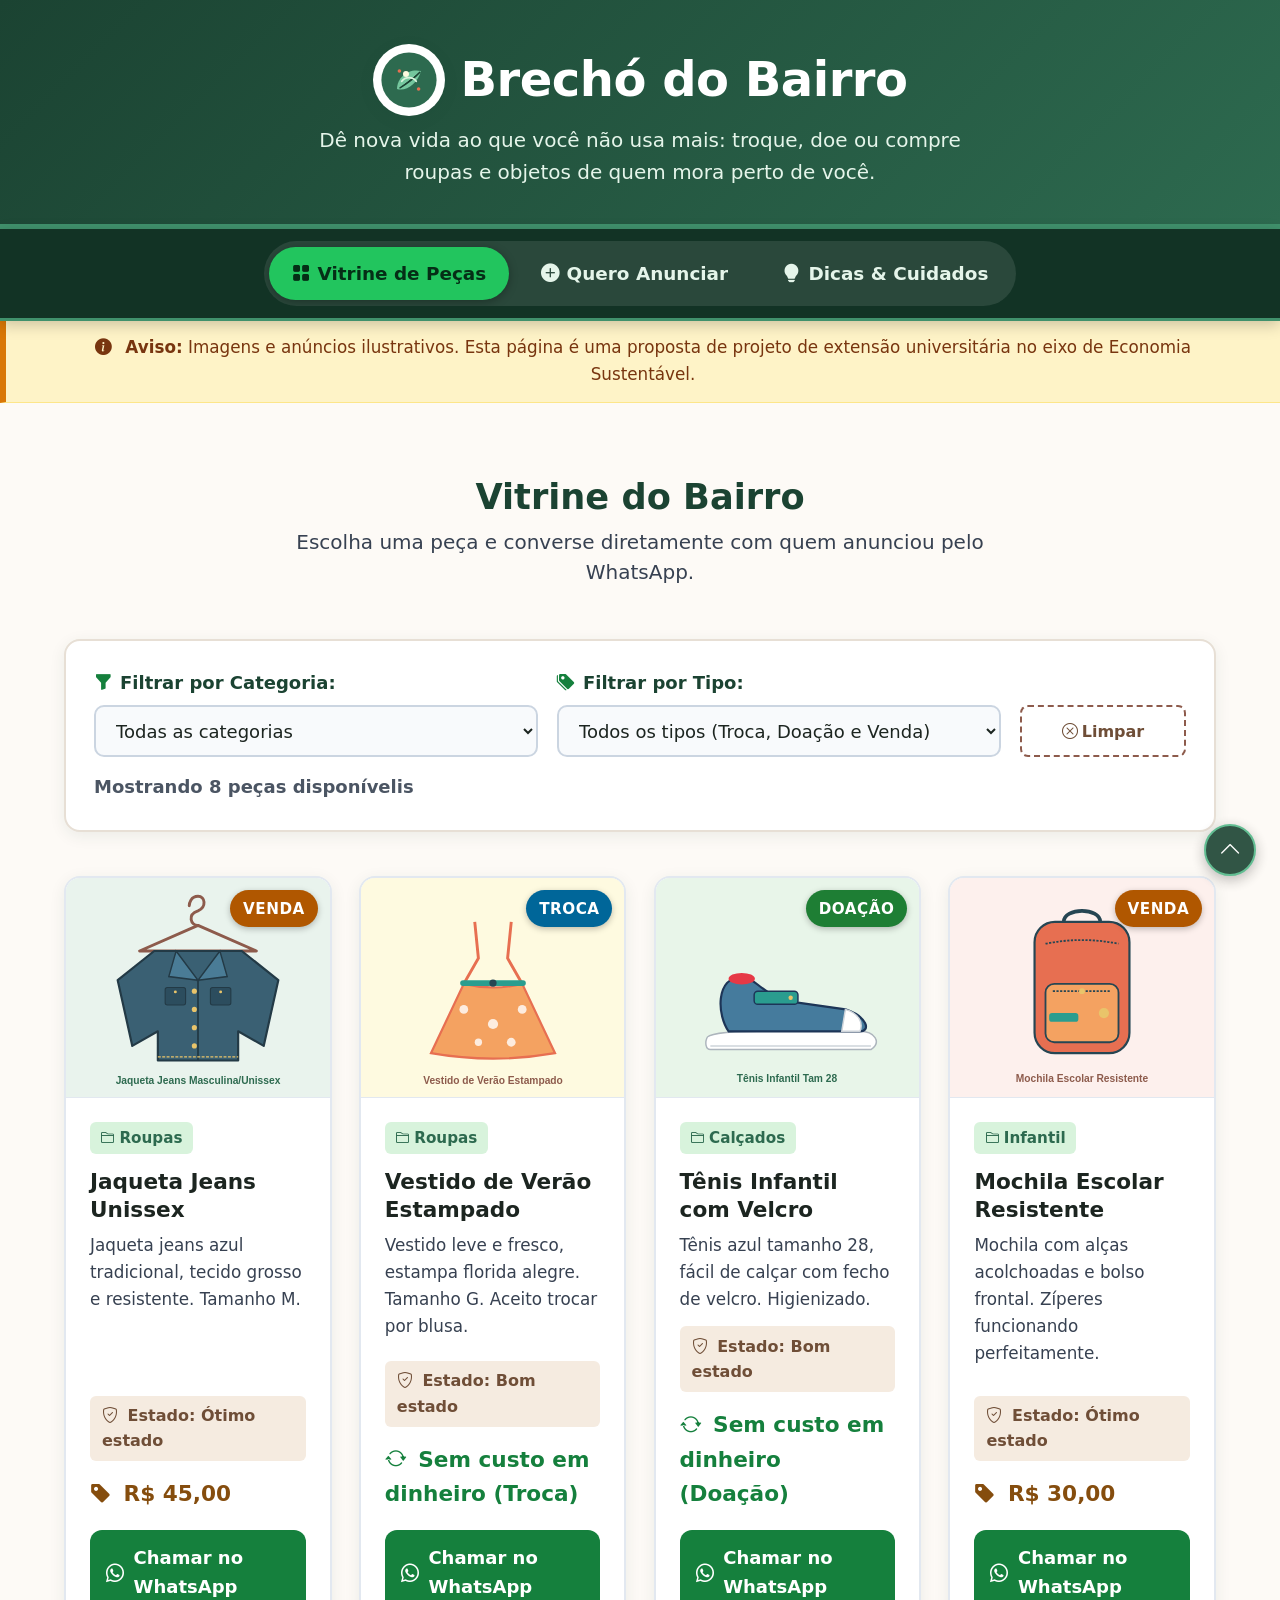
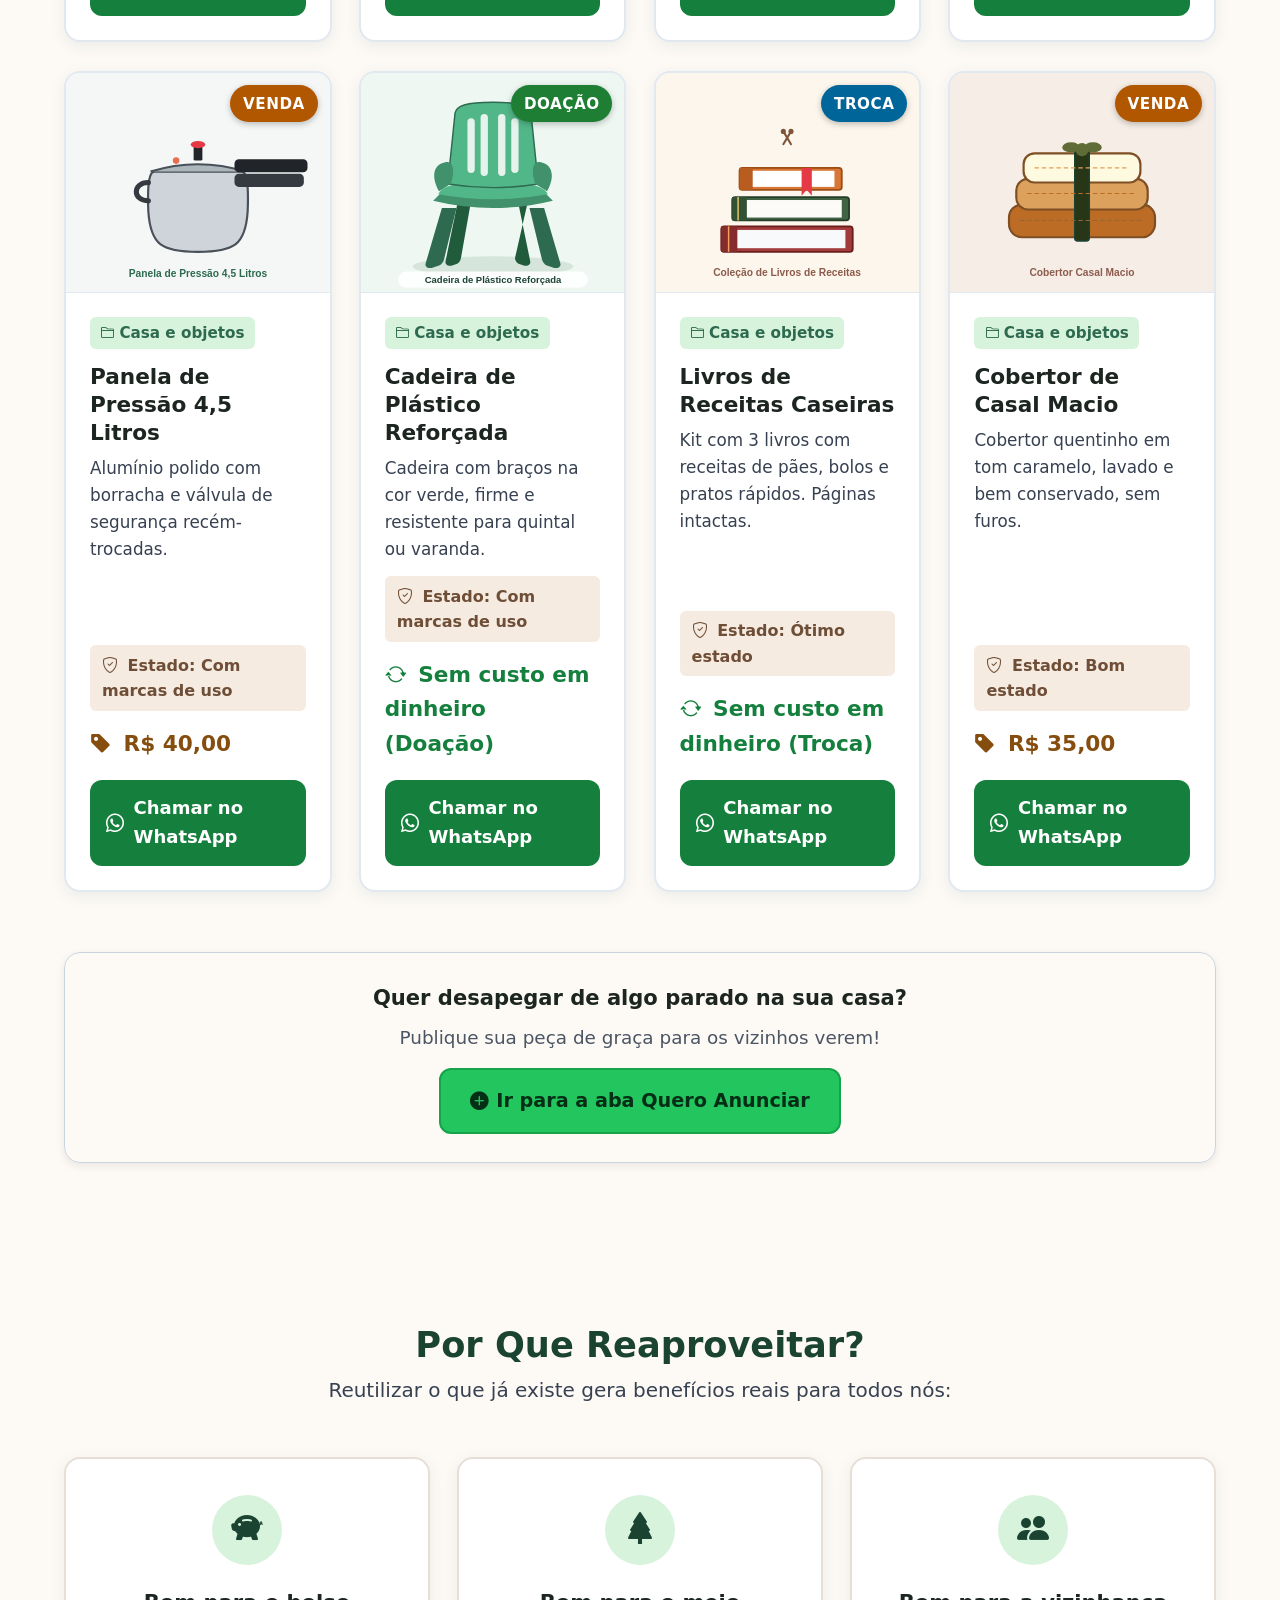
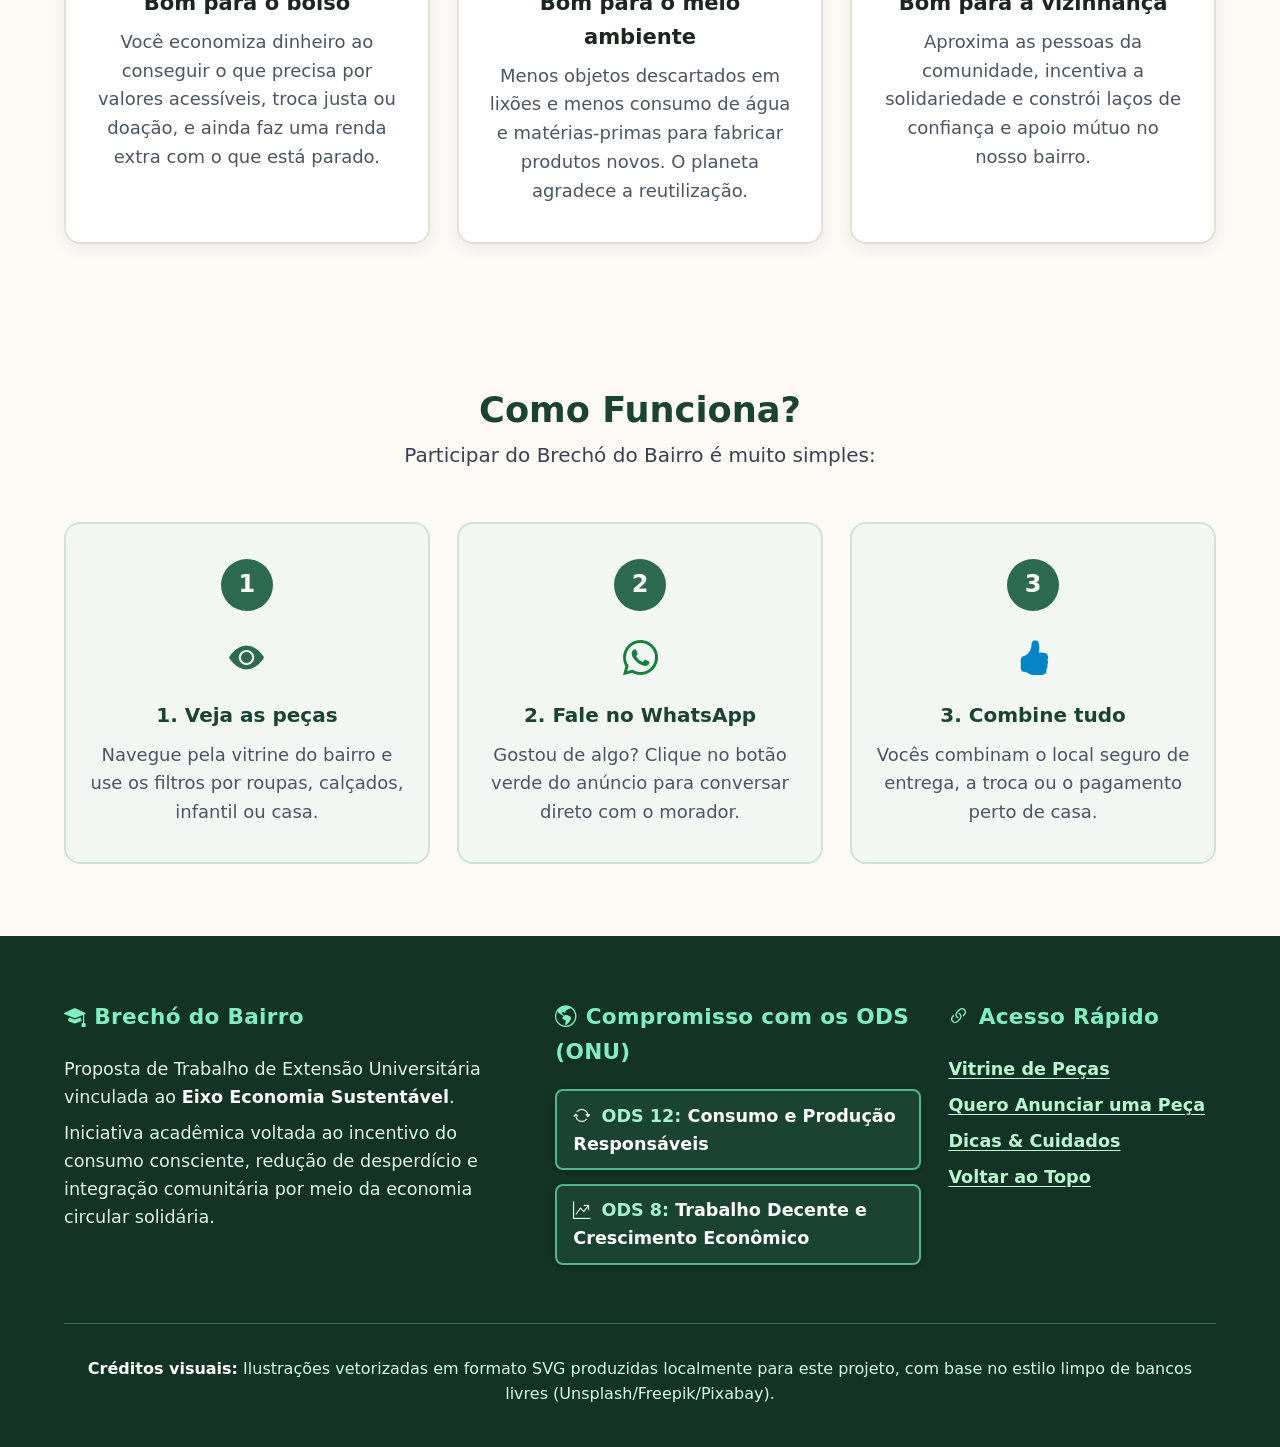
==== index.html @ a0658f0c "Postagem" ====
<!DOCTYPE html>
<html lang="pt-BR">
<head>
  <meta charset="UTF-8" />
  <meta name="viewport" content="width=device-width, initial-scale=1.0" />
  <meta name="description" content="Brechó do Bairro: proposta de extensão universitária de economia sustentável para troca, doação e venda de roupas e objetos na comunidade." />
  
  <title>Brechó do Bairro | Vitrine Comunitária</title>

  <!-- Logo do site -->
  <link rel="icon" type="image/svg+xml" href="img/logo.svg" />

  <!-- Icones do Bootstrap Icons -->
  <link rel="stylesheet" href="https://cdn.jsdelivr.net/npm/bootstrap-icons@1.11.3/font/bootstrap-icons.min.css">

  <!-- Estilos da pagina -->
  <link rel="stylesheet" href="css/style.css" />
</head>

<body>
  <!-- Topo da pagina -->
  <header class="topo-hero text-center" role="banner">
    <div class="container">
      <div class="d-flex justify-content-center align-items-center gap-3 mb-2">
        <img src="img/logo.svg" alt="Logo do Brechó do Bairro" class="marca-logo" />
        <h1 class="titulo-principal m-0">Brechó do Bairro</h1>
      </div>

      <p class="subtitulo-hero mb-0">
        Dê nova vida ao que você não usa mais: troque, doe ou compre roupas e objetos de quem mora perto de você.
      </p>
    </div>
  </header>

  <!-- Menu de abas -->
  <nav class="navegacao-abas" aria-label="Navegação entre as abas do Brechó do Bairro">
    <div class="container d-flex justify-content-center">
      <div class="grupo-abas">
        <a href="index.html" class="item-aba aba-ativa" aria-current="page">
          <i class="bi bi-grid-fill me-2" aria-hidden="true"></i>
          <span>Vitrine de Peças</span>
        </a>
        <a href="anunciar.html" class="item-aba">
          <i class="bi bi-plus-circle-fill me-2" aria-hidden="true"></i>
          <span>Quero Anunciar</span>
        </a>
        <a href="dicas.html" class="item-aba">
          <i class="bi bi-lightbulb-fill me-2" aria-hidden="true"></i>
          <span>Dicas & Cuidados</span>
        </a>
      </div>
    </div>
  </nav>

  <!-- Aviso sobre projeto academico -->
  <aside class="alerta-extensao" aria-label="Aviso sobre o projeto acadêmico">
    <div class="container text-center">
      <i class="bi bi-info-circle-fill me-2" aria-hidden="true"></i>
      <strong>Aviso:</strong> Imagens e anúncios ilustrativos. Esta página é uma proposta de projeto de extensão universitária no eixo de Economia Sustentável.
    </div>
  </aside>

  <main id="conteudo-principal">
    <!-- Vitrine de pecas -->
    <section id="vitrine" class="secao-vitrine" aria-labelledby="titulo-vitrine">
      <div class="container">
        <div class="cabecalho-secao">
          <h2 id="titulo-vitrine" class="titulo-secao">Vitrine do Bairro</h2>
          <p class="subtitulo-secao">Escolha uma peça e converse diretamente com quem anunciou pelo WhatsApp.</p>
        </div>

        <!-- Filtros de busca -->
        <div class="painel-filtros" role="search" aria-label="Filtros da vitrine">
          <div class="row g-3 align-items-end">
            <div class="col-12 col-md-5">
              <label for="filtro-categoria" class="rotulo-filtro">
                <i class="bi bi-funnel-fill text-success" aria-hidden="true"></i>
                Filtrar por Categoria:
              </label>
              <select id="filtro-categoria" class="select-acessivel" aria-label="Filtrar por Categoria">
                <option value="todos">Todas as categorias</option>
                <option value="Roupas">Roupas</option>
                <option value="Calçados">Calçados</option>
                <option value="Infantil">Infantil</option>
                <option value="Casa e objetos">Casa e objetos</option>
              </select>
            </div>

            <div class="col-12 col-md-5">
              <label for="filtro-tipo" class="rotulo-filtro">
                <i class="bi bi-tags-fill text-success" aria-hidden="true"></i>
                Filtrar por Tipo:
              </label>
              <select id="filtro-tipo" class="select-acessivel" aria-label="Filtrar por Tipo de Transação">
                <option value="todos">Todos os tipos (Troca, Doação e Venda)</option>
                <option value="Troca">Apenas Troca</option>
                <option value="Doação">Apenas Doação</option>
                <option value="Venda">Apenas Venda</option>
              </select>
            </div>

            <div class="col-12 col-md-2">
              <button type="button" id="btn-limpar-filtros" class="btn-limpar-filtros w-100" aria-label="Limpar filtros e mostrar todas as peças">
                <i class="bi bi-x-circle me-1" aria-hidden="true"></i> Limpar
              </button>
            </div>
          </div>

          <div class="mt-3 text-secondary fw-semibold" id="contador-pecas" aria-live="polite">
            Carregando peças disponíveis...
          </div>
        </div>

        <!-- Grade de cards gerados pelo JavaScript -->
        <div class="row g-4" id="grade-anuncios">
        </div>

        <!-- Chamada para a aba de cadastro -->
        <div class="bloco-acao-central">
          <div class="p-4 bg-white rounded-4 border shadow-sm">
            <h3 class="h4 fw-bold text-dark mb-2">Quer desapegar de algo parado na sua casa?</h3>
            <p class="text-secondary fs-5 mb-3">Publique sua peça de graça para os vizinhos verem!</p>
            <a href="anunciar.html" class="btn-cta-principal">
              <i class="bi bi-plus-circle-fill fs-5" aria-hidden="true"></i>
              <span>Ir para a aba Quero Anunciar</span>
            </a>
          </div>
        </div>
      </div>
    </section>

    <!-- Beneficios de reaproveitar -->
    <section class="secao-beneficios" aria-labelledby="titulo-beneficios">
      <div class="container">
        <div class="cabecalho-secao">
          <h2 id="titulo-beneficios" class="titulo-secao">Por Que Reaproveitar?</h2>
          <p class="subtitulo-secao">Reutilizar o que já existe gera benefícios reais para todos nós:</p>
        </div>

        <div class="row g-4 justify-content-center">
          <div class="col-12 col-md-4">
            <div class="card-beneficio">
              <div class="icone-beneficio" aria-hidden="true">
                <i class="bi bi-piggy-bank-fill"></i>
              </div>
              <h3 class="h4 fw-bold text-dark mb-2">Bom para o bolso</h3>
              <p class="text-secondary m-0">
                Você economiza dinheiro ao conseguir o que precisa por valores acessíveis, troca justa ou doação, e ainda faz uma renda extra com o que está parado.
              </p>
            </div>
          </div>

          <div class="col-12 col-md-4">
            <div class="card-beneficio">
              <div class="icone-beneficio" aria-hidden="true">
                <i class="bi bi-tree-fill"></i>
              </div>
              <h3 class="h4 fw-bold text-dark mb-2">Bom para o meio ambiente</h3>
              <p class="text-secondary m-0">
                Menos objetos descartados em lixões e menos consumo de água e matérias-primas para fabricar produtos novos. O planeta agradece a reutilização.
              </p>
            </div>
          </div>

          <div class="col-12 col-md-4">
            <div class="card-beneficio">
              <div class="icone-beneficio" aria-hidden="true">
                <i class="bi bi-people-fill"></i>
              </div>
              <h3 class="h4 fw-bold text-dark mb-2">Bom para a vizinhança</h3>
              <p class="text-secondary m-0">
                Aproxima as pessoas da comunidade, incentiva a solidariedade e constrói laços de confiança e apoio mútuo no nosso bairro.
              </p>
            </div>
          </div>
        </div>
      </div>
    </section>

    <!-- Como funciona o brecho (antes do rodape) -->
    <section class="secao-passos" aria-labelledby="titulo-passos">
      <div class="container">
        <div class="cabecalho-secao">
          <h2 id="titulo-passos" class="titulo-secao">Como Funciona?</h2>
          <p class="subtitulo-secao">Participar do Brechó do Bairro é muito simples:</p>
        </div>

        <div class="row g-4 justify-content-center">
          <div class="col-12 col-md-4">
            <div class="card-passo">
              <div class="numero-passo" aria-hidden="true">1</div>
              <i class="bi bi-eye-fill icone-passo" aria-hidden="true"></i>
              <h3 class="titulo-passo">1. Veja as peças</h3>
              <p class="text-secondary m-0">Navegue pela vitrine do bairro e use os filtros por roupas, calçados, infantil ou casa.</p>
            </div>
          </div>

          <div class="col-12 col-md-4">
            <div class="card-passo">
              <div class="numero-passo" aria-hidden="true">2</div>
              <i class="bi bi-whatsapp icone-passo text-success" aria-hidden="true"></i>
              <h3 class="titulo-passo">2. Fale no WhatsApp</h3>
              <p class="text-secondary m-0">Gostou de algo? Clique no botão verde do anúncio para conversar direto com o morador.</p>
            </div>
          </div>

          <div class="col-12 col-md-4">
            <div class="card-passo">
              <div class="numero-passo" aria-hidden="true">3</div>
              <i class="bi bi-hand-thumbs-up-fill icone-passo text-primary" aria-hidden="true"></i>
              <h3 class="titulo-passo">3. Combine tudo</h3>
              <p class="text-secondary m-0">Vocês combinam o local seguro de entrega, a troca ou o pagamento perto de casa.</p>
            </div>
          </div>
        </div>
      </div>
    </section>
  </main>

  <!-- Rodape -->
  <footer class="rodape-principal" role="contentinfo">
    <div class="container">
      <div class="row g-4">
        <!-- Sobre a iniciativa -->
        <div class="col-12 col-md-6 col-lg-5">
          <h5><i class="bi bi-mortarboard-fill me-2" aria-hidden="true"></i>Brechó do Bairro</h5>
          <p class="mb-2">
            Proposta de Trabalho de Extensão Universitária vinculada ao <strong>Eixo Economia Sustentável</strong>.
          </p>
          <p class="mb-0">
            Iniciativa acadêmica voltada ao incentivo do consumo consciente, redução de desperdício e integração comunitária por meio da economia circular solidária.
          </p>
        </div>

        <!-- Objetivos de sustentabilidade -->
        <div class="col-12 col-md-6 col-lg-4">
          <h5><i class="bi bi-globe-americas me-2" aria-hidden="true"></i>Compromisso com os ODS (ONU)</h5>
          <div>
            <div class="ods-badge">
              <i class="bi bi-arrow-repeat me-1" aria-hidden="true"></i>
              <strong>ODS 12:</strong> Consumo e Produção Responsáveis
            </div>
          </div>
          <div>
            <div class="ods-badge">
              <i class="bi bi-graph-up-arrow me-1" aria-hidden="true"></i>
              <strong>ODS 8:</strong> Trabalho Decente e Crescimento Econômico
            </div>
          </div>
        </div>

        <!-- Links rapidos -->
        <div class="col-12 col-md-12 col-lg-3">
          <h5><i class="bi bi-link-45deg me-2" aria-hidden="true"></i>Acesso Rápido</h5>
          <ul class="list-unstyled">
            <li class="mb-2"><a href="index.html">Vitrine de Peças</a></li>
            <li class="mb-2"><a href="anunciar.html">Quero Anunciar uma Peça</a></li>
            <li class="mb-2"><a href="dicas.html">Dicas & Cuidados</a></li>
            <li class="mb-2"><a href="#conteudo-principal">Voltar ao Topo</a></li>
          </ul>
        </div>
      </div>

      <!-- Creditos -->
      <div class="rodape-creditos text-center">
        <p class="mb-0">
          <strong>Créditos visuais:</strong> Ilustrações vetorizadas em formato SVG produzidas localmente para este projeto, com base no estilo limpo de bancos livres (Unsplash/Freepik/Pixabay).
        </p>
      </div>
    </div>
  </footer>

  <!-- Botao para voltar ao topo da tela -->
  <a href="#conteudo-principal" class="btn-voltar-topo" aria-label="Voltar ao início da página" title="Voltar ao topo">
    <i class="bi bi-chevron-up" aria-hidden="true"></i>
  </a>

  <!-- Script da pagina -->
  <script src="js/script.js"></script>
</body>
</html>
---- css/style.css ----
/* Cores do projeto */
:root {
  --verde-profundo: #123325;
  --verde-escuro: #1b4332;
  --verde-medio: #2d6a4f;
  --verde-folha: #40916c;
  --verde-claro: #d8f3dc;
  --verde-fundo: #f2f7f4;

  --terra-escuro: #6f4e37;
  --terra-medio: #8d5b4c;
  --areia-clara: #fdfaf6;
  --areia-borda: #e7dfd5;

  --cor-doacao: #1e7e34;
  --cor-troca: #006699;
  --cor-venda: #b05700;

  --whatsapp-cor: #15803d;
  --whatsapp-hover: #0f5c2b;
  --amarelo-destaque: #fef08a;

  --texto-principal: #1c2520;
  --texto-suave: #374151;
  --branco-puro: #ffffff;

  --raio-card: 16px;
  --raio-botao: 12px;
  --sombra-suave: 0 4px 16px rgba(27, 67, 50, 0.08);
  --sombra-hover: 0 8px 24px rgba(27, 67, 50, 0.16);
}

/* Configuracoes basicas da pagina */
*, *::before, *::after {
  box-sizing: border-box;
}

html {
  scroll-behavior: smooth;
}

body {
  font-family: 'Segoe UI', system-ui, -apple-system, BlinkMacSystemFont, Roboto, sans-serif;
  font-size: 1.125rem;
  line-height: 1.6;
  color: var(--texto-principal);
  background-color: var(--areia-clara);
  margin: 0;
  padding: 0;
}

h1, h2, h3, h4, h5, h6, p, ul, figure {
  margin-top: 0;
}

img {
  max-width: 100%;
  height: auto;
  display: block;
}

/* Foco para quem navega pelo teclado */
a:focus-visible,
button:focus-visible,
input:focus-visible,
select:focus-visible,
textarea:focus-visible {
  outline: 4px solid #f59e0b !important;
  outline-offset: 3px !important;
  border-radius: 6px;
}

a {
  color: var(--verde-medio);
  text-decoration: underline;
  text-decoration-thickness: 1.5px;
}
a:hover {
  color: var(--verde-escuro);
}

/* Container centralizado da pagina */
.container {
  width: 100%;
  max-width: 1200px;
  margin-left: auto;
  margin-right: auto;
  padding-left: 1.5rem;
  padding-right: 1.5rem;
}

/* Grade de colunas */
.row {
  display: flex;
  flex-wrap: wrap;
  margin-left: -0.85rem;
  margin-right: -0.85rem;
}

.g-3 {
  margin-left: -0.6rem;
  margin-right: -0.6rem;
  margin-top: -1.2rem;
}
.g-3 > * {
  padding-left: 0.6rem;
  padding-right: 0.6rem;
  margin-top: 1.2rem;
}

.g-4 {
  margin-left: -0.85rem;
  margin-right: -0.85rem;
  margin-top: -1.8rem;
}
.g-4 > * {
  padding-left: 0.85rem;
  padding-right: 0.85rem;
  margin-top: 1.8rem;
}

[class*="col-"] {
  width: 100%;
  flex: 0 0 100%;
  max-width: 100%;
}

.col-12 {
  flex: 0 0 100%;
  max-width: 100%;
  width: 100%;
}

/* Responsivo para tablets */
@media (min-width: 768px) {
  .col-md-2 {
    flex: 0 0 16.666667%;
    max-width: 16.666667%;
  }
  .col-md-4 {
    flex: 0 0 33.333333%;
    max-width: 33.333333%;
  }
  .col-md-5 {
    flex: 0 0 41.666667%;
    max-width: 41.666667%;
  }
  .col-md-6 {
    flex: 0 0 50%;
    max-width: 50%;
  }
  .col-md-7 {
    flex: 0 0 58.333333%;
    max-width: 58.333333%;
  }
  .col-md-12 {
    flex: 0 0 100%;
    max-width: 100%;
  }
}

/* Responsivo para computadores */
@media (min-width: 992px) {
  .col-lg-3 {
    flex: 0 0 25%;
    max-width: 25%;
  }
  .col-lg-4 {
    flex: 0 0 33.333333%;
    max-width: 33.333333%;
  }
  .col-lg-5 {
    flex: 0 0 41.666667%;
    max-width: 41.666667%;
  }
  .col-lg-12 {
    flex: 0 0 100%;
    max-width: 100%;
  }
}

@media (min-width: 1200px) {
  .col-xl-3 {
    flex: 0 0 25%;
    max-width: 25%;
  }
}

/* Classes de alinhamento e flexbox */
.d-flex { display: flex !important; }
.d-none { display: none !important; }
.d-block { display: block !important; }
.flex-column { flex-direction: column !important; }

@media (min-width: 576px) {
  .flex-sm-row { flex-direction: row !important; }
}

.justify-content-center { justify-content: center !important; }
.justify-content-between { justify-content: space-between !important; }
.align-items-center { align-items: center !important; }
.align-items-start { align-items: flex-start !important; }
.align-items-end { align-items: flex-end !important; }

.gap-1 { gap: 0.25rem !important; }
.gap-2 { gap: 0.5rem !important; }
.gap-3 { gap: 1rem !important; }
.gap-4 { gap: 1.5rem !important; }

.w-100 { width: 100% !important; }

/* Espacamentos gerais */
.m-0 { margin: 0 !important; }
.mb-0 { margin-bottom: 0 !important; }
.mb-1 { margin-bottom: 0.25rem !important; }
.mb-2 { margin-bottom: 0.5rem !important; }
.mb-3 { margin-bottom: 1rem !important; }
.mb-4 { margin-bottom: 1.5rem !important; }
.mb-5 { margin-bottom: 3rem !important; }

.mt-1 { margin-top: 0.25rem !important; }
.mt-2 { margin-top: 0.5rem !important; }
.mt-3 { margin-top: 1rem !important; }
.mt-4 { margin-top: 1.5rem !important; }
.mt-5 { margin-top: 3.5rem !important; }
.mt-auto { margin-top: auto !important; }

.me-1 { margin-right: 0.25rem !important; }
.me-2 { margin-right: 0.5rem !important; }

.p-4 { padding: 1.75rem !important; }
.py-2 { padding-top: 0.5rem !important; padding-bottom: 0.5rem !important; }
.py-5 { padding-top: 3.5rem !important; padding-bottom: 3.5rem !important; }
.px-3 { padding-left: 1rem !important; padding-right: 1rem !important; }
.px-4 { padding-left: 1.5rem !important; padding-right: 1.5rem !important; }

/* Tipografia */
.text-center { text-align: center !important; }
.text-start { text-align: left !important; }
.text-dark { color: #1c2520 !important; }
.text-secondary, .text-muted { color: #4b5563 !important; }
.text-success { color: #15803d !important; }
.text-warning { color: #b45309 !important; }
.text-danger { color: #dc2626 !important; }
.text-primary { color: #0284c7 !important; }
.text-light { color: #f1f5f3 !important; }

.fw-bold { font-weight: 700 !important; }
.fw-semibold { font-weight: 600 !important; }

.fs-4 { font-size: 1.35rem !important; }
.fs-5 { font-size: 1.15rem !important; }
.fs-6 { font-size: 1rem !important; }
.small { font-size: 0.92rem !important; }

.list-unstyled {
  list-style: none;
  padding-left: 0;
  margin: 0;
}

/* Espacamento respirado entre secoes */
.secao-vitrine,
.secao-dicas,
.secao-beneficios,
.secao-passos,
.secao-anunciar {
  padding: 4.5rem 1rem;
}

/* Cabecalho padronizado das secoes (aproxima o titulo da descricao e afasta dos cards) */
.cabecalho-secao {
  text-align: center;
  margin-bottom: 3.25rem;
}

.titulo-secao {
  font-size: 2.2rem;
  font-weight: 800;
  color: var(--verde-escuro);
  margin-top: 0;
  margin-bottom: 0.5rem;
  line-height: 1.25;
}

.subtitulo-secao {
  font-size: 1.25rem;
  color: var(--texto-suave);
  margin-top: 0;
  margin-bottom: 0;
  line-height: 1.5;
  max-width: 800px;
  margin-left: auto;
  margin-right: auto;
}

/* Bloco para botoes de acao abaixo dos grids */
.bloco-acao-central {
  text-align: center;
  margin-top: 3.75rem;
  margin-bottom: 1rem;
}

/* Etiquetas e avisos */
.badge {
  display: inline-block;
  padding: 0.4rem 0.85rem;
  font-size: 0.9rem;
  font-weight: 700;
  line-height: 1;
  text-align: center;
  border-radius: 6px;
}
.bg-success-subtle {
  background-color: #dcfce7 !important;
  color: #15803d !important;
}
.rounded-3 { border-radius: 12px !important; }
.rounded-4 { border-radius: 16px !important; }
.rounded-pill { border-radius: 50rem !important; }
.shadow-sm { box-shadow: 0 3px 10px rgba(0, 0, 0, 0.08) !important; }
.border { border: 1px solid #cbd5e1 !important; }
.border-2 { border-width: 2px !important; }
.border-warning { border-color: #f59e0b !important; }

/* Botao de limpar filtros */
.btn {
  display: inline-flex;
  align-items: center;
  justify-content: center;
  font-family: inherit;
  font-weight: 700;
  cursor: pointer;
  text-decoration: none;
  border-radius: 8px;
  transition: all 0.2s ease;
  padding: 0.65rem 1.3rem;
  font-size: 1rem;
}
.btn-outline-success {
  border: 2px solid var(--verde-medio);
  color: var(--verde-medio);
  background-color: transparent;
}
.btn-outline-success:hover {
  background-color: var(--verde-medio);
  color: #ffffff;
}

/* Alerta de sucesso */
.alert {
  padding: 1.25rem 1.5rem;
  border-radius: 14px;
  margin-bottom: 2rem;
  border: 1px solid transparent;
}
.alert-success {
  background-color: #dcfce7;
  border-color: #86efac;
  color: #14532d;
}

/* Topo do site */
.topo-hero {
  background: linear-gradient(135deg, var(--verde-escuro) 0%, var(--verde-medio) 100%);
  color: var(--branco-puro);
  padding: 2.75rem 1rem 2.25rem 1rem;
  border-bottom: 5px solid var(--verde-folha);
}

.marca-logo {
  width: 72px;
  height: 72px;
  border-radius: 50%;
  background-color: var(--branco-puro);
  padding: 6px;
  box-shadow: var(--sombra-suave);
}

.titulo-principal {
  font-size: 2.25rem;
  font-weight: 800;
  letter-spacing: -0.5px;
  line-height: 1.2;
}

@media (min-width: 768px) {
  .titulo-principal {
    font-size: 3rem;
  }
}

.subtitulo-hero {
  font-size: 1.25rem;
  color: #e5f5ea;
  max-width: 680px;
  margin: 0 auto;
}

/* Menu de abas no topo */
.navegacao-abas {
  background-color: var(--verde-profundo);
  border-bottom: 3px solid var(--verde-folha);
  padding: 0.75rem 0;
  position: sticky;
  top: 0;
  z-index: 900;
  box-shadow: 0 4px 14px rgba(0, 0, 0, 0.2);
}

.grupo-abas {
  display: flex;
  gap: 0.6rem;
  background-color: rgba(255, 255, 255, 0.1);
  padding: 0.35rem;
  border-radius: 50rem;
  overflow-x: auto;
  max-width: 100%;
}

.item-aba {
  display: inline-flex;
  align-items: center;
  justify-content: center;
  padding: 0.75rem 1.4rem;
  font-size: 1.15rem;
  font-weight: 700;
  color: #e5f5ea !important;
  text-decoration: none !important;
  border-radius: 50rem;
  transition: all 0.2s ease;
  white-space: nowrap;
  min-height: 48px;
}

.item-aba:hover {
  background-color: rgba(255, 255, 255, 0.22);
  color: #ffffff !important;
}

.item-aba.aba-ativa {
  background-color: #22c55e;
  color: #052e16 !important;
  box-shadow: 0 2px 10px rgba(0, 0, 0, 0.3);
}

/* Botao principal do brecho */
.btn-cta-principal {
  background-color: #22c55e;
  color: #052e16 !important;
  font-size: 1.2rem;
  font-weight: 700;
  padding: 0.95rem 1.8rem;
  border-radius: var(--raio-botao);
  border: 2px solid #16a34a;
  text-decoration: none;
  display: inline-flex;
  align-items: center;
  justify-content: center;
  gap: 0.5rem;
  transition: all 0.2s ease-in-out;
  min-height: 54px;
}
.btn-cta-principal:hover {
  background-color: #16a34a;
  color: #ffffff !important;
  transform: translateY(-2px);
  box-shadow: 0 6px 16px rgba(0, 0, 0, 0.2);
}

/* Faixa de aviso academico */
.alerta-extensao {
  background-color: #fef3c7;
  border-left: 6px solid #d97706;
  border-bottom: 1px solid #fde68a;
  color: #78350f;
  font-size: 1.05rem;
  padding: 0.85rem 1rem;
}

/* Passo a passo como funciona */
.card-passo {
  background-color: var(--verde-fundo);
  border: 2px solid #cfe3d6;
  border-radius: var(--raio-card);
  padding: 2.2rem 1.5rem;
  height: 100%;
  display: flex;
  flex-direction: column;
  align-items: center;
  text-align: center;
  transition: transform 0.2s ease;
}
.card-passo:hover {
  transform: translateY(-3px);
  border-color: var(--verde-folha);
}

.numero-passo {
  width: 52px;
  height: 52px;
  background-color: var(--verde-medio);
  color: var(--branco-puro);
  font-size: 1.5rem;
  font-weight: 800;
  border-radius: 50%;
  display: flex;
  align-items: center;
  justify-content: center;
  margin-bottom: 1.25rem;
}

.icone-passo {
  font-size: 2.2rem;
  color: var(--verde-medio);
  margin-bottom: 0.75rem;
}

.titulo-passo {
  font-size: 1.25rem;
  font-weight: 700;
  color: var(--verde-escuro);
  margin-bottom: 0.6rem;
}

/* Filtros da vitrine */
.painel-filtros {
  background-color: var(--branco-puro);
  border: 2px solid var(--areia-borda);
  border-radius: var(--raio-card);
  padding: 1.75rem;
  margin-bottom: 2.75rem;
  box-shadow: var(--sombra-suave);
}

.rotulo-filtro {
  font-weight: 700;
  color: var(--verde-escuro);
  margin-bottom: 0.5rem;
  display: flex;
  align-items: center;
  gap: 0.5rem;
}

.select-acessivel,
.form-select {
  font-family: inherit;
  font-size: 1.125rem;
  padding: 0.75rem 1rem;
  border: 2px solid #cbd5e1;
  border-radius: 10px;
  color: var(--texto-principal);
  background-color: #f8fafc;
  min-height: 52px;
  width: 100%;
}
.select-acessivel:focus,
.form-select:focus {
  border-color: var(--verde-medio);
  background-color: #ffffff;
}

.btn-limpar-filtros {
  font-family: inherit;
  font-size: 1rem;
  font-weight: 600;
  padding: 0.6rem 1rem;
  color: var(--terra-escuro);
  background: transparent;
  border: 2px dashed var(--terra-medio);
  border-radius: 8px;
  min-height: 52px;
  cursor: pointer;
  transition: all 0.2s ease;
  display: inline-flex;
  align-items: center;
  justify-content: center;
}
.btn-limpar-filtros:hover {
  background-color: #f8edeb;
  color: #431407;
}

/* Card das pecas na vitrine */
.card-peca {
  background-color: var(--branco-puro);
  border: 2px solid #e2e8f0;
  border-radius: var(--raio-card);
  overflow: hidden;
  box-shadow: var(--sombra-suave);
  height: 100%;
  display: flex;
  flex-direction: column;
  transition: transform 0.2s ease, box-shadow 0.2s ease, border-color 0.2s ease;
}
.card-peca:hover {
  transform: translateY(-4px);
  box-shadow: var(--sombra-hover);
  border-color: #94a3b8;
}

.container-imagem-peca {
  position: relative;
  width: 100%;
  height: 220px;
  background-color: #edf2f7;
  display: flex;
  align-items: center;
  justify-content: center;
  overflow: hidden;
  border-bottom: 1px solid #e2e8f0;
}

.container-imagem-peca img {
  width: 100%;
  height: 100%;
  object-fit: cover;
  transition: transform 0.3s ease;
}
.card-peca:hover .container-imagem-peca img {
  transform: scale(1.03);
}

/* Selos das pecas */
.selo-tipo {
  position: absolute;
  top: 12px;
  right: 12px;
  font-size: 0.95rem;
  font-weight: 800;
  text-transform: uppercase;
  letter-spacing: 0.5px;
  padding: 0.4rem 0.8rem;
  border-radius: 30px;
  color: var(--branco-puro);
  box-shadow: 0 2px 6px rgba(0, 0, 0, 0.25);
}

.selo-doacao { background-color: var(--cor-doacao); }
.selo-troca { background-color: var(--cor-troca); }
.selo-venda { background-color: var(--cor-venda); }

.corpo-card {
  padding: 1.5rem;
  display: flex;
  flex-direction: column;
  flex-grow: 1;
}

.categoria-tag {
  display: inline-block;
  font-size: 0.95rem;
  font-weight: 700;
  color: var(--verde-medio);
  background-color: var(--verde-claro);
  padding: 0.25rem 0.65rem;
  border-radius: 6px;
  margin-bottom: 0.6rem;
  align-self: flex-start;
}

.titulo-peca {
  font-size: 1.35rem;
  font-weight: 700;
  color: var(--texto-principal);
  margin-bottom: 0.5rem;
  line-height: 1.3;
}

.descricao-peca {
  font-size: 1.05rem;
  color: var(--texto-suave);
  margin-bottom: 0.85rem;
  flex-grow: 1;
}

.meta-estado {
  font-size: 1rem;
  color: var(--terra-escuro);
  background-color: #f5ebe0;
  padding: 0.45rem 0.75rem;
  border-radius: 6px;
  margin-bottom: 1rem;
  font-weight: 600;
}

.valor-peca {
  font-size: 1.35rem;
  font-weight: 800;
  color: #854d0e;
  margin-bottom: 1.15rem;
}

/* Botao do WhatsApp em cada peca */
.btn-whatsapp-card {
  background-color: var(--whatsapp-cor);
  color: var(--branco-puro) !important;
  font-size: 1.125rem;
  font-weight: 700;
  padding: 0.9rem 1rem;
  border-radius: var(--raio-botao);
  text-decoration: none;
  display: flex;
  align-items: center;
  justify-content: center;
  gap: 0.6rem;
  border: none;
  min-height: 52px;
  transition: all 0.2s ease;
  margin-top: auto;
}
.btn-whatsapp-card:hover {
  background-color: var(--whatsapp-hover);
  color: var(--branco-puro) !important;
  box-shadow: 0 4px 12px rgba(21, 128, 61, 0.35);
  transform: translateY(-2px);
}

/* Cards da aba de dicas e curadoria */
.card-curadoria {
  background-color: var(--branco-puro);
  border: 2px solid #dce7e1;
  border-radius: var(--raio-card);
  padding: 2rem;
  height: 100%;
  box-shadow: var(--sombra-suave);
  display: flex;
  flex-direction: column;
  transition: transform 0.2s ease, border-color 0.2s ease, box-shadow 0.2s ease;
}
.card-curadoria:hover {
  transform: translateY(-4px);
  border-color: var(--verde-folha);
  box-shadow: var(--sombra-hover);
}

.icone-curadoria {
  width: 58px;
  height: 58px;
  border-radius: 14px;
  background-color: var(--verde-claro);
  color: var(--verde-escuro);
  display: inline-flex;
  align-items: center;
  justify-content: center;
  font-size: 1.8rem;
  margin-bottom: 1.25rem;
}

.passo-receita {
  background-color: #f7faf8;
  border-left: 4px solid var(--verde-medio);
  padding: 1rem 1.15rem;
  border-radius: 8px;
  margin-top: 1rem;
}

/* Cards de beneficios */
.card-beneficio {
  background-color: var(--branco-puro);
  border: 2px solid var(--areia-borda);
  border-radius: var(--raio-card);
  padding: 2.25rem 1.75rem;
  height: 100%;
  box-shadow: var(--sombra-suave);
  text-align: center;
}

.icone-beneficio {
  width: 70px;
  height: 70px;
  border-radius: 50%;
  background-color: var(--verde-claro);
  color: var(--verde-escuro);
  display: inline-flex;
  align-items: center;
  justify-content: center;
  font-size: 2rem;
  margin-bottom: 1.35rem;
}

/* Formulario da aba Quero Anunciar */
.caixa-anuncio {
  background-color: var(--branco-puro);
  border: 2px solid var(--verde-folha);
  border-radius: 20px;
  padding: 2.5rem 2rem;
  box-shadow: 0 8px 30px rgba(27, 67, 50, 0.12);
  max-width: 840px;
  margin: 0 auto;
}

.form-label {
  display: block;
  font-weight: 700;
  margin-bottom: 0.5rem;
  color: var(--texto-principal);
}

.input-acessivel,
.form-control {
  font-family: inherit;
  font-size: 1.125rem;
  padding: 0.8rem 1rem;
  border: 2px solid #cbd5e1;
  border-radius: 10px;
  min-height: 52px;
  color: var(--texto-principal);
  background-color: #f8fafc;
  width: 100%;
}
.input-acessivel:focus,
.form-control:focus {
  border-color: var(--verde-medio);
  background-color: #ffffff;
}

.badge-anuncio-comunitario {
  background-color: #0284c7;
  color: #ffffff;
  font-size: 0.85rem;
  font-weight: 700;
  padding: 0.3rem 0.65rem;
  border-radius: 6px;
  display: inline-block;
  margin-bottom: 0.6rem;
}

.btn-remover-anuncio {
  font-family: inherit;
  background: transparent;
  color: #dc2626;
  border: 1px dashed #f87171;
  border-radius: 8px;
  padding: 0.45rem 0.8rem;
  font-size: 0.9rem;
  font-weight: 600;
  cursor: pointer;
  margin-top: 0.6rem;
  width: 100%;
  transition: all 0.2s ease;
}
.btn-remover-anuncio:hover {
  background-color: #fee2e2;
  border-color: #dc2626;
}

.caixa-aviso-responsabilidade {
  background-color: #fffbeb;
  border: 2px solid #fcd34d;
  border-radius: 12px;
  padding: 1.35rem;
  color: #78350f;
  margin-top: 1.75rem;
  margin-bottom: 1.75rem;
  font-size: 1.05rem;
}

.btn-anunciar-whatsapp {
  font-family: inherit;
  background-color: var(--whatsapp-cor);
  color: var(--branco-puro) !important;
  font-size: 1.25rem;
  font-weight: 800;
  padding: 1rem 2rem;
  border-radius: var(--raio-botao);
  text-decoration: none;
  display: inline-flex;
  align-items: center;
  justify-content: center;
  gap: 0.75rem;
  width: 100%;
  min-height: 58px;
  border: 2px solid #166534;
  box-shadow: 0 6px 18px rgba(21, 128, 61, 0.35);
  transition: all 0.2s ease;
  cursor: pointer;
}
.btn-anunciar-whatsapp:hover {
  background-color: var(--whatsapp-hover);
  color: var(--branco-puro) !important;
  transform: translateY(-2px);
  box-shadow: 0 8px 22px rgba(21, 128, 61, 0.45);
}

/* Rodape */
.rodape-principal {
  background-color: #123325;
  color: #ffffff !important;
  padding: 4rem 1rem 2.5rem 1rem;
  font-size: 1.1rem;
}

.rodape-principal p,
.rodape-principal span,
.rodape-principal li {
  color: #e2f1e8 !important;
  line-height: 1.6;
}

.rodape-principal strong {
  color: #ffffff !important;
}

.rodape-principal h5 {
  color: #80eec0 !important;
  font-weight: 800;
  margin-bottom: 1.25rem;
  font-size: 1.35rem;
  letter-spacing: 0.3px;
}

.rodape-principal a {
  color: #bbf7d0 !important;
  text-decoration: underline;
  text-underline-offset: 3px;
  font-weight: 600;
}
.rodape-principal a:hover {
  color: #ffffff !important;
  text-decoration-thickness: 2px;
}

.ods-badge {
  display: inline-block;
  background-color: #1b4332;
  border: 2px solid #52b788;
  border-radius: 8px;
  padding: 0.65rem 1rem;
  margin-bottom: 0.85rem;
  color: #ffffff !important;
  font-weight: 700;
  box-shadow: 0 2px 6px rgba(0, 0, 0, 0.2);
}

.ods-badge strong {
  color: #a7f3d0 !important;
}

.rodape-creditos {
  border-top: 1px solid #2d6a4f;
  padding-top: 2rem;
  margin-top: 2.75rem;
  font-size: 1rem;
  color: #d1fae5 !important;
}

.rodape-creditos p {
  color: #d1fae5 !important;
}

/* Botao flutuante de voltar ao topo */
.btn-voltar-topo {
  position: fixed;
  bottom: 24px;
  right: 24px;
  background-color: var(--verde-escuro);
  color: var(--branco-puro) !important;
  width: 52px;
  height: 52px;
  border-radius: 50%;
  display: flex;
  align-items: center;
  justify-content: center;
  font-size: 1.4rem;
  box-shadow: 0 4px 14px rgba(0, 0, 0, 0.3);
  text-decoration: none;
  z-index: 999;
  border: 2px solid #52b788;
  opacity: 0.9;
  transition: all 0.2s ease;
}
.btn-voltar-topo:hover {
  opacity: 1;
  background-color: var(--verde-medio);
  transform: translateY(-3px);
  color: var(--branco-puro) !important;
}
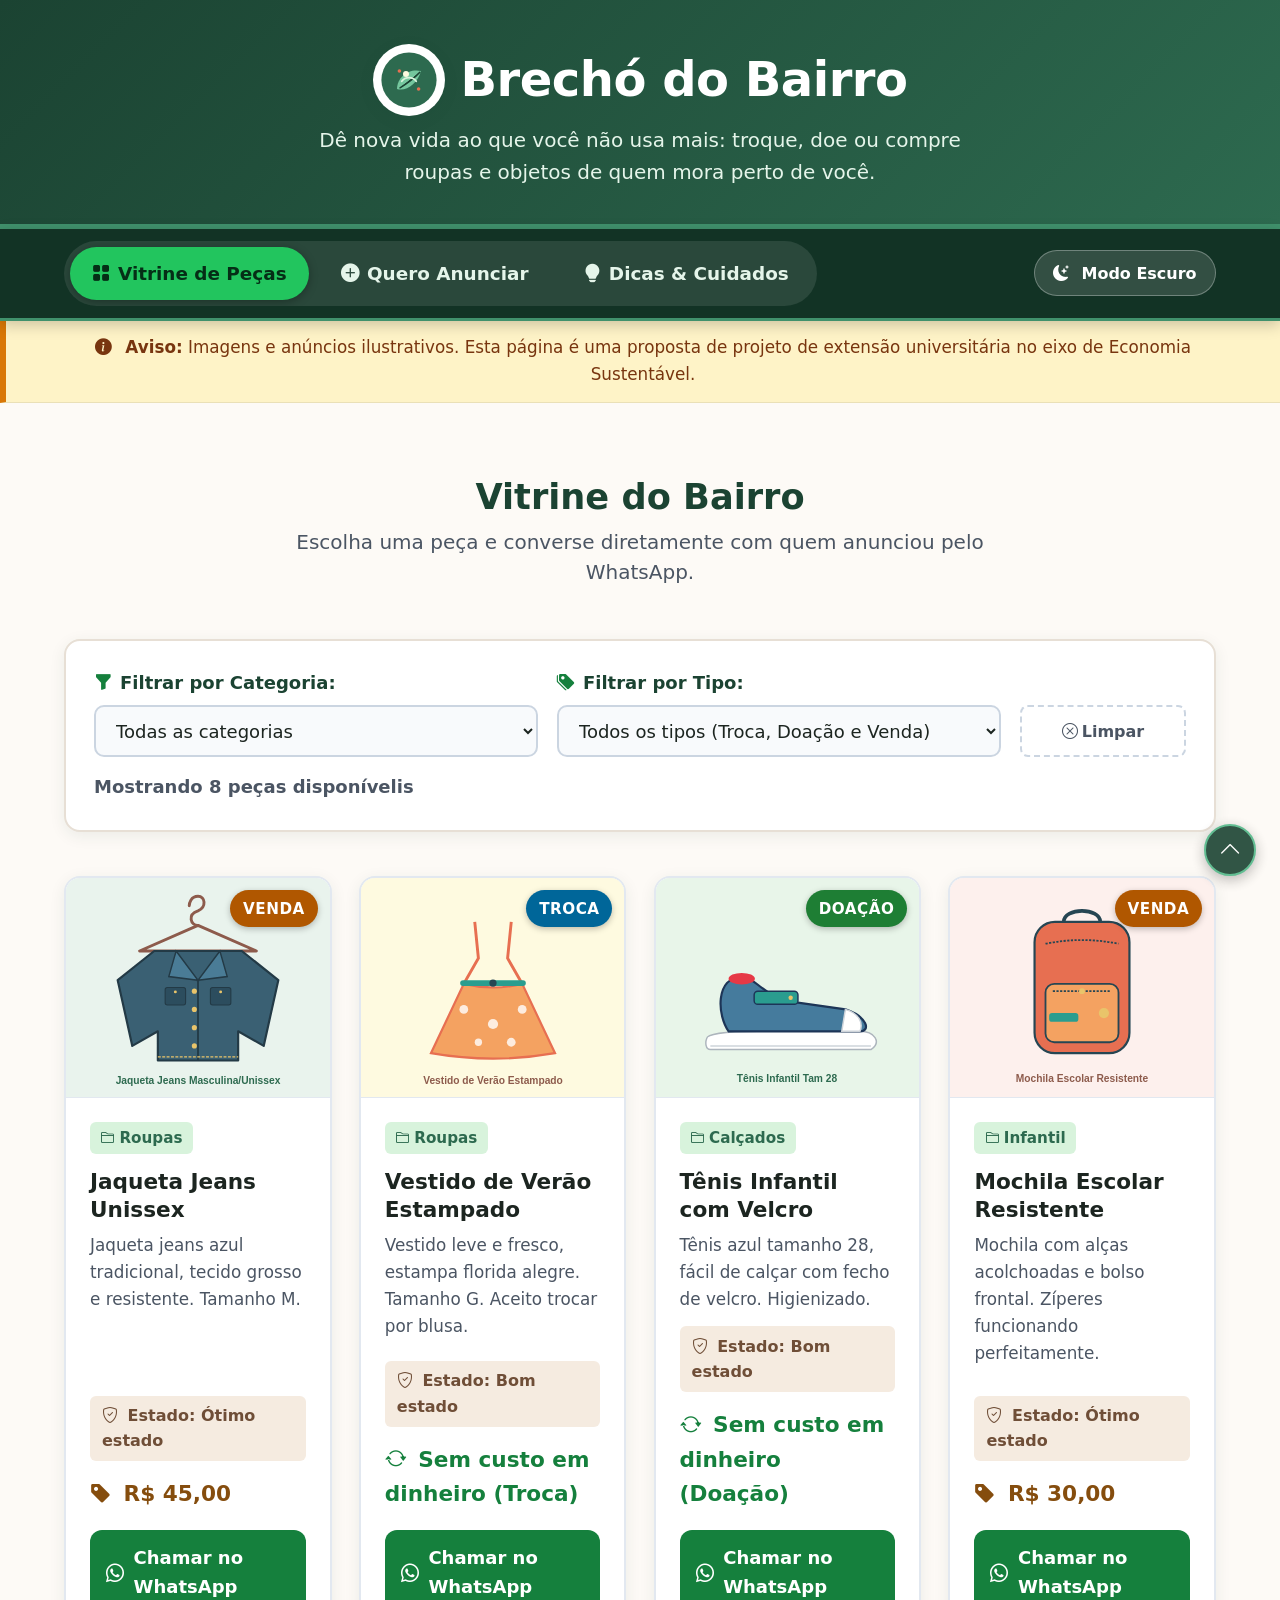
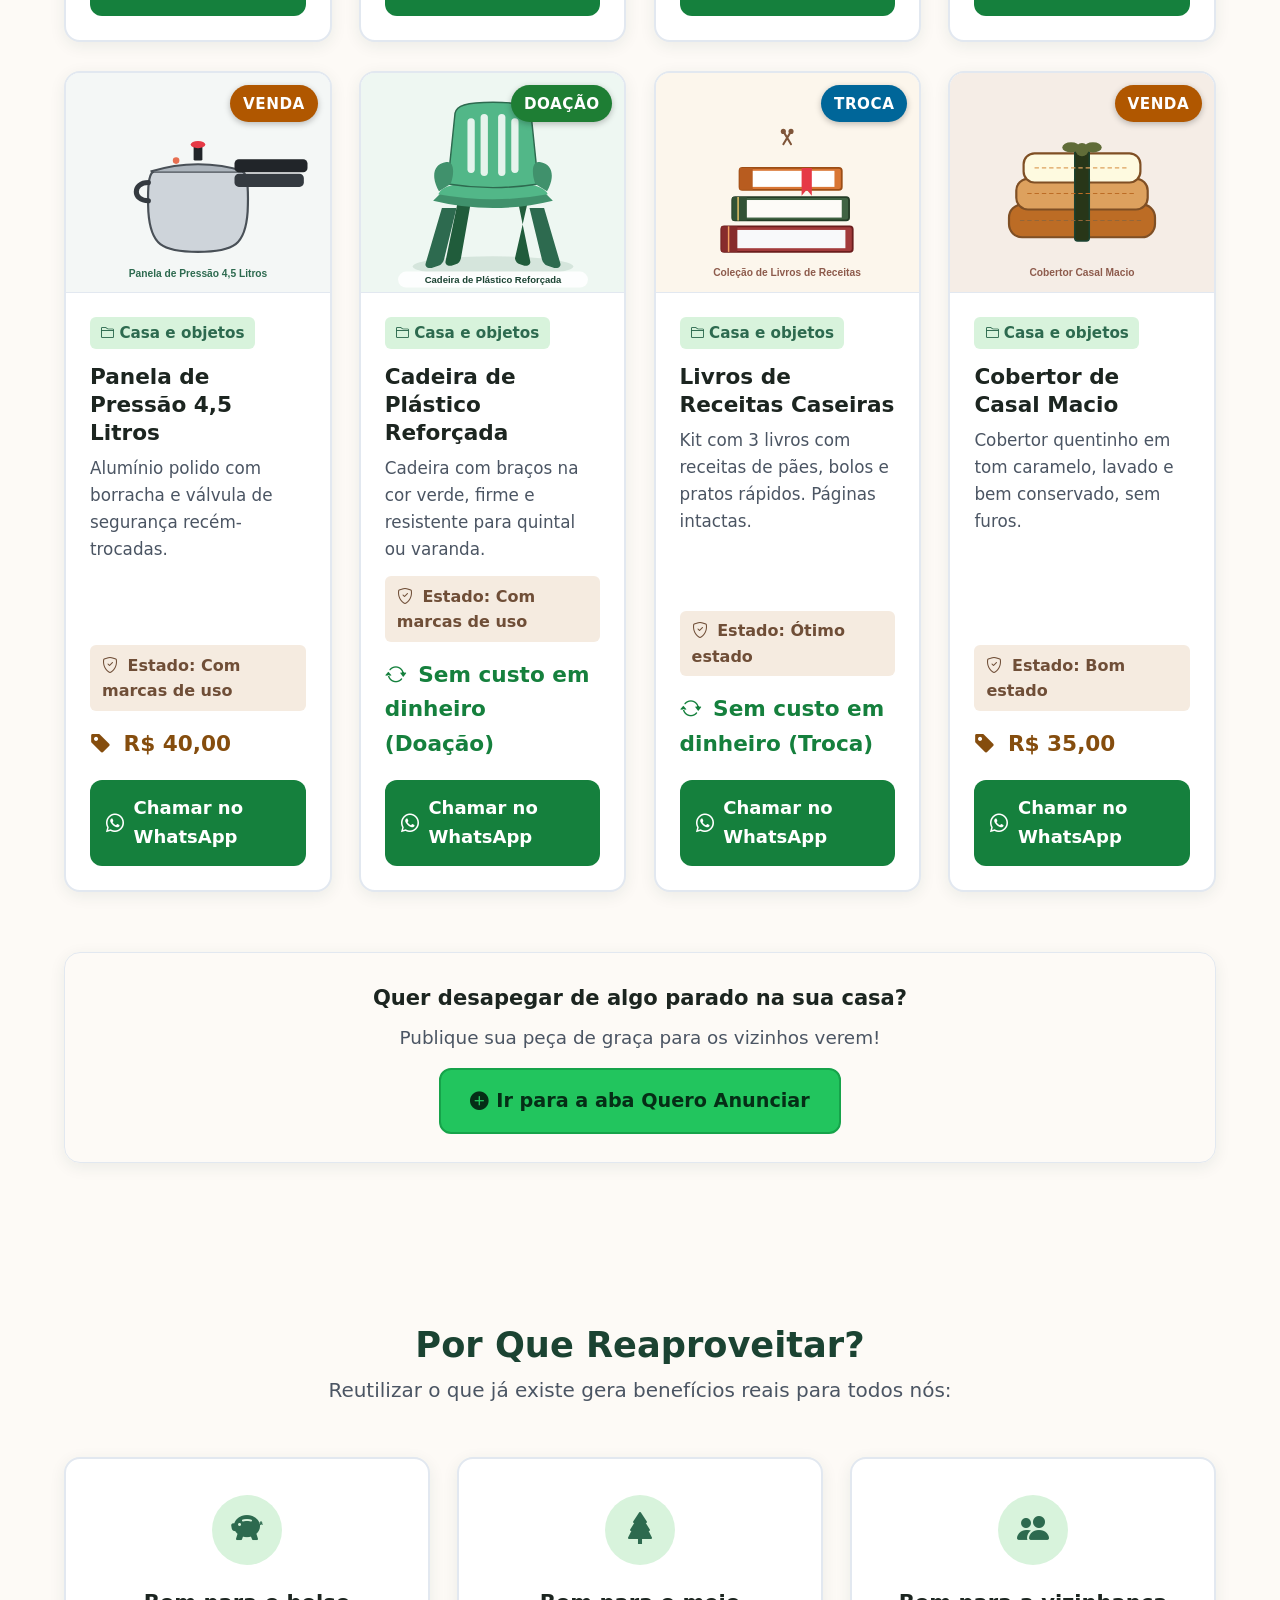
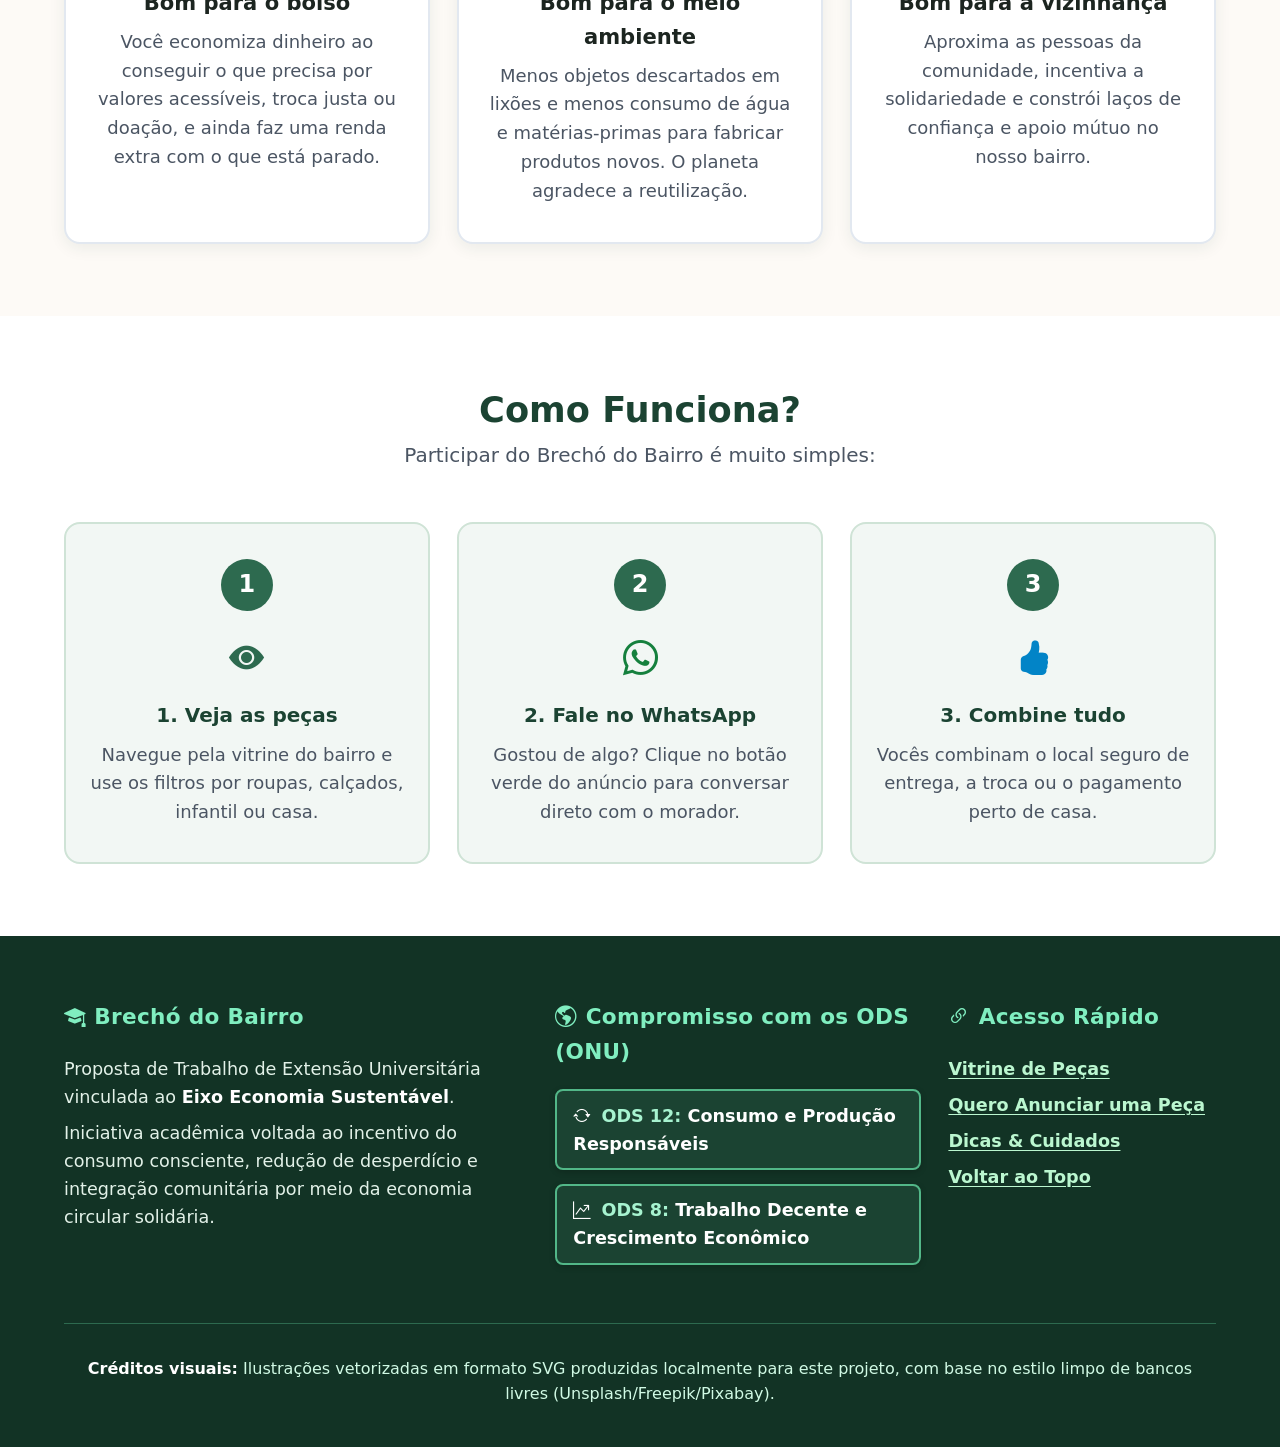
==== commit 70835fd8: "Aiciona modo claro e escuro" ====
--- a/index.html
+++ b/index.html
@@ -15,6 +15,21 @@
 
   <!-- Estilos da pagina -->
   <link rel="stylesheet" href="css/style.css" />
+
+  <!-- Aplica o tema salvo antes de carregar a tela -->
+  <script>
+    (function () {
+      try {
+        const temaSalvo = localStorage.getItem("brecho_tema");
+        const prefereEscuro = window.matchMedia("(prefers-color-scheme: dark)").matches;
+        if (temaSalvo === "escuro" || (!temaSalvo && prefereEscuro)) {
+          document.documentElement.setAttribute("data-tema", "escuro");
+        } else {
+          document.documentElement.setAttribute("data-tema", "claro");
+        }
+      } catch (e) {}
+    })();
+  </script>
 </head>
 
 <body>
@@ -34,7 +49,7 @@
 
   <!-- Menu de abas -->
   <nav class="navegacao-abas" aria-label="Navegação entre as abas do Brechó do Bairro">
-    <div class="container d-flex justify-content-center">
+    <div class="container d-flex justify-content-between align-items-center flex-wrap gap-2">
       <div class="grupo-abas">
         <a href="index.html" class="item-aba aba-ativa" aria-current="page">
           <i class="bi bi-grid-fill me-2" aria-hidden="true"></i>
@@ -49,6 +64,12 @@
           <span>Dicas & Cuidados</span>
         </a>
       </div>
+
+      <!-- Botao para trocar entre modo claro e escuro -->
+      <button type="button" id="btn-tema" class="btn-trocar-tema" aria-label="Alternar entre modo claro e escuro" title="Alternar entre modo claro e escuro">
+        <i id="icone-tema" class="bi bi-moon-stars-fill me-1" aria-hidden="true"></i>
+        <span id="texto-tema">Modo Escuro</span>
+      </button>
     </div>
   </nav>
 
--- a/css/style.css
+++ b/css/style.css
@@ -1,16 +1,55 @@
 /* Cores do projeto */
 :root {
+  /* Variaveis do modo claro (padrao) */
+  --fundo-pagina: #fdfaf6;
+  --fundo-secao-alt: #ffffff;
+  --fundo-card: #ffffff;
+  --borda-card: #e2e8f0;
+  --borda-card-hover: #94a3b8;
+  --texto-principal: #1c2520;
+  --texto-suave: #4b5563;
+  --titulo-cor: #1b4332;
+
+  --fundo-painel: #ffffff;
+  --borda-painel: #e7dfd5;
+
+  --fundo-inputs: #f8fafc;
+  --borda-inputs: #cbd5e1;
+  --texto-inputs: #1c2520;
+
+  --fundo-passo: #f2f7f4;
+  --borda-passo: #cfe3d6;
+
+  --fundo-alerta: #fef3c7;
+  --borda-alerta: #d97706;
+  --texto-alerta: #78350f;
+
+  --fundo-aviso-seguranca: #fffbeb;
+  --borda-aviso-seguranca: #fcd34d;
+  --texto-aviso-seguranca: #78350f;
+
+  --fundo-meta-estado: #f5ebe0;
+  --texto-meta-estado: #6f4e37;
+
+  --valor-peca-cor: #854d0e;
+  --fundo-img-peca: #edf2f7;
+
+  --fundo-passo-receita: #f7faf8;
+  --borda-passo-receita: #2d6a4f;
+
+  --fundo-caixa-anuncio: #ffffff;
+  --borda-caixa-anuncio: #40916c;
+  --fundo-secao-anunciar: linear-gradient(180deg, #edf7f0 0%, #d8f3dc 100%);
+
+  --tag-categoria-bg: #d8f3dc;
+  --tag-categoria-texto: #2d6a4f;
+
+  /* Cores de acao e botoes */
   --verde-profundo: #123325;
   --verde-escuro: #1b4332;
   --verde-medio: #2d6a4f;
   --verde-folha: #40916c;
   --verde-claro: #d8f3dc;
-  --verde-fundo: #f2f7f4;
-
-  --terra-escuro: #6f4e37;
-  --terra-medio: #8d5b4c;
-  --areia-clara: #fdfaf6;
-  --areia-borda: #e7dfd5;
 
   --cor-doacao: #1e7e34;
   --cor-troca: #006699;
@@ -18,16 +57,61 @@
 
   --whatsapp-cor: #15803d;
   --whatsapp-hover: #0f5c2b;
-  --amarelo-destaque: #fef08a;
-
-  --texto-principal: #1c2520;
-  --texto-suave: #374151;
+
   --branco-puro: #ffffff;
-
   --raio-card: 16px;
   --raio-botao: 12px;
   --sombra-suave: 0 4px 16px rgba(27, 67, 50, 0.08);
   --sombra-hover: 0 8px 24px rgba(27, 67, 50, 0.16);
+}
+
+/* Variaveis do modo escuro */
+[data-tema="escuro"] {
+  --fundo-pagina: #111a15;
+  --fundo-secao-alt: #16221c;
+  --fundo-card: #1b2921;
+  --borda-card: #2c4236;
+  --borda-card-hover: #40916c;
+  --texto-principal: #f0f7f3;
+  --texto-suave: #cbd5ce;
+  --titulo-cor: #80eec0;
+
+  --fundo-painel: #1b2921;
+  --borda-painel: #2c4236;
+
+  --fundo-inputs: #141f19;
+  --borda-inputs: #3d5a4a;
+  --texto-inputs: #ffffff;
+
+  --fundo-passo: #18251e;
+  --borda-passo: #2c4236;
+
+  --fundo-alerta: #281d08;
+  --borda-alerta: #f59e0b;
+  --texto-alerta: #fde68a;
+
+  --fundo-aviso-seguranca: #2b1f09;
+  --borda-aviso-seguranca: #d97706;
+  --texto-aviso-seguranca: #fef3c7;
+
+  --fundo-meta-estado: #292017;
+  --texto-meta-estado: #f3d5be;
+
+  --valor-peca-cor: #fcd34d;
+  --fundo-img-peca: #16221b;
+
+  --fundo-passo-receita: #18251e;
+  --borda-passo-receita: #52b788;
+
+  --fundo-caixa-anuncio: #1b2921;
+  --borda-caixa-anuncio: #40916c;
+  --fundo-secao-anunciar: linear-gradient(180deg, #132018 0%, #1a2b21 100%);
+
+  --tag-categoria-bg: #1e382b;
+  --tag-categoria-texto: #80eec0;
+
+  --sombra-suave: 0 4px 16px rgba(0, 0, 0, 0.35);
+  --sombra-hover: 0 8px 24px rgba(0, 0, 0, 0.55);
 }
 
 /* Configuracoes basicas da pagina */
@@ -44,9 +128,10 @@
   font-size: 1.125rem;
   line-height: 1.6;
   color: var(--texto-principal);
-  background-color: var(--areia-clara);
+  background-color: var(--fundo-pagina);
   margin: 0;
   padding: 0;
+  transition: background-color 0.25s ease, color 0.25s ease;
 }
 
 h1, h2, h3, h4, h5, h6, p, ul, figure {
@@ -77,6 +162,13 @@
 }
 a:hover {
   color: var(--verde-escuro);
+}
+
+[data-tema="escuro"] a {
+  color: #80eec0;
+}
+[data-tema="escuro"] a:hover {
+  color: #ffffff;
 }
 
 /* Container centralizado da pagina */
@@ -191,6 +283,7 @@
 .d-none { display: none !important; }
 .d-block { display: block !important; }
 .flex-column { flex-direction: column !important; }
+.flex-wrap { flex-wrap: wrap !important; }
 
 @media (min-width: 576px) {
   .flex-sm-row { flex-direction: row !important; }
@@ -237,13 +330,19 @@
 /* Tipografia */
 .text-center { text-align: center !important; }
 .text-start { text-align: left !important; }
-.text-dark { color: #1c2520 !important; }
-.text-secondary, .text-muted { color: #4b5563 !important; }
+.text-dark { color: var(--texto-principal) !important; }
+.text-secondary, .text-muted { color: var(--texto-suave) !important; }
 .text-success { color: #15803d !important; }
 .text-warning { color: #b45309 !important; }
 .text-danger { color: #dc2626 !important; }
 .text-primary { color: #0284c7 !important; }
 .text-light { color: #f1f5f3 !important; }
+
+[data-tema="escuro"] .text-success { color: #4ade80 !important; }
+[data-tema="escuro"] .text-warning { color: #fcd34d !important; }
+[data-tema="escuro"] .text-primary { color: #38bdf8 !important; }
+[data-tema="escuro"] .bg-white { background-color: var(--fundo-card) !important; }
+[data-tema="escuro"] .border { border-color: var(--borda-card) !important; }
 
 .fw-bold { font-weight: 700 !important; }
 .fw-semibold { font-weight: 600 !important; }
@@ -266,9 +365,23 @@
 .secao-passos,
 .secao-anunciar {
   padding: 4.5rem 1rem;
-}
-
-/* Cabecalho padronizado das secoes (aproxima o titulo da descricao e afasta dos cards) */
+  transition: background-color 0.25s ease;
+}
+
+.secao-passos,
+.secao-dicas {
+  background-color: var(--fundo-secao-alt);
+}
+
+.secao-beneficios {
+  background-color: var(--fundo-pagina);
+}
+
+.secao-anunciar {
+  background: var(--fundo-secao-anunciar);
+}
+
+/* Cabecalho padronizado das secoes */
 .cabecalho-secao {
   text-align: center;
   margin-bottom: 3.25rem;
@@ -277,10 +390,11 @@
 .titulo-secao {
   font-size: 2.2rem;
   font-weight: 800;
-  color: var(--verde-escuro);
+  color: var(--titulo-cor);
   margin-top: 0;
   margin-bottom: 0.5rem;
   line-height: 1.25;
+  transition: color 0.25s ease;
 }
 
 .subtitulo-secao {
@@ -292,6 +406,7 @@
   max-width: 800px;
   margin-left: auto;
   margin-right: auto;
+  transition: color 0.25s ease;
 }
 
 /* Bloco para botoes de acao abaixo dos grids */
@@ -312,14 +427,14 @@
   border-radius: 6px;
 }
 .bg-success-subtle {
-  background-color: #dcfce7 !important;
-  color: #15803d !important;
+  background-color: var(--tag-categoria-bg) !important;
+  color: var(--tag-categoria-texto) !important;
 }
 .rounded-3 { border-radius: 12px !important; }
 .rounded-4 { border-radius: 16px !important; }
 .rounded-pill { border-radius: 50rem !important; }
-.shadow-sm { box-shadow: 0 3px 10px rgba(0, 0, 0, 0.08) !important; }
-.border { border: 1px solid #cbd5e1 !important; }
+.shadow-sm { box-shadow: var(--sombra-suave) !important; }
+.border { border: 1px solid var(--borda-card) !important; }
 .border-2 { border-width: 2px !important; }
 .border-warning { border-color: #f59e0b !important; }
 
@@ -347,6 +462,15 @@
   color: #ffffff;
 }
 
+[data-tema="escuro"] .btn-outline-success {
+  border-color: #80eec0;
+  color: #80eec0;
+}
+[data-tema="escuro"] .btn-outline-success:hover {
+  background-color: #80eec0;
+  color: #052e16;
+}
+
 /* Alerta de sucesso */
 .alert {
   padding: 1.25rem 1.5rem;
@@ -358,6 +482,11 @@
   background-color: #dcfce7;
   border-color: #86efac;
   color: #14532d;
+}
+[data-tema="escuro"] .alert-success {
+  background-color: #142a1e;
+  border-color: #2d6a4f;
+  color: #86efac;
 }
 
 /* Topo do site */
@@ -444,6 +573,40 @@
   box-shadow: 0 2px 10px rgba(0, 0, 0, 0.3);
 }
 
+/* Botao de alternar modo claro e escuro */
+.btn-trocar-tema {
+  display: inline-flex;
+  align-items: center;
+  justify-content: center;
+  gap: 0.5rem;
+  background-color: rgba(255, 255, 255, 0.14);
+  color: #ffffff;
+  border: 1px solid rgba(255, 255, 255, 0.3);
+  padding: 0.55rem 1.15rem;
+  border-radius: 50rem;
+  font-family: inherit;
+  font-size: 1rem;
+  font-weight: 700;
+  cursor: pointer;
+  transition: all 0.2s ease;
+  min-height: 46px;
+  white-space: nowrap;
+}
+.btn-trocar-tema:hover {
+  background-color: rgba(255, 255, 255, 0.25);
+  color: #ffffff;
+  transform: translateY(-1px);
+}
+[data-tema="escuro"] .btn-trocar-tema {
+  background-color: #1c2b23;
+  color: #fef08a;
+  border-color: #40916c;
+}
+[data-tema="escuro"] .btn-trocar-tema:hover {
+  background-color: #273b30;
+  color: #ffffff;
+}
+
 /* Botao principal do brecho */
 .btn-cta-principal {
   background-color: #22c55e;
@@ -470,18 +633,19 @@
 
 /* Faixa de aviso academico */
 .alerta-extensao {
-  background-color: #fef3c7;
-  border-left: 6px solid #d97706;
-  border-bottom: 1px solid #fde68a;
-  color: #78350f;
+  background-color: var(--fundo-alerta);
+  border-left: 6px solid var(--borda-alerta);
+  border-bottom: 1px solid rgba(0, 0, 0, 0.08);
+  color: var(--texto-alerta);
   font-size: 1.05rem;
   padding: 0.85rem 1rem;
+  transition: background-color 0.25s ease, color 0.25s ease;
 }
 
 /* Passo a passo como funciona */
 .card-passo {
-  background-color: var(--verde-fundo);
-  border: 2px solid #cfe3d6;
+  background-color: var(--fundo-passo);
+  border: 2px solid var(--borda-passo);
   border-radius: var(--raio-card);
   padding: 2.2rem 1.5rem;
   height: 100%;
@@ -489,7 +653,7 @@
   flex-direction: column;
   align-items: center;
   text-align: center;
-  transition: transform 0.2s ease;
+  transition: transform 0.2s ease, background-color 0.25s ease, border-color 0.25s ease;
 }
 .card-passo:hover {
   transform: translateY(-3px);
@@ -515,27 +679,31 @@
   color: var(--verde-medio);
   margin-bottom: 0.75rem;
 }
+[data-tema="escuro"] .icone-passo {
+  color: #80eec0;
+}
 
 .titulo-passo {
   font-size: 1.25rem;
   font-weight: 700;
-  color: var(--verde-escuro);
+  color: var(--titulo-cor);
   margin-bottom: 0.6rem;
 }
 
 /* Filtros da vitrine */
 .painel-filtros {
-  background-color: var(--branco-puro);
-  border: 2px solid var(--areia-borda);
+  background-color: var(--fundo-painel);
+  border: 2px solid var(--borda-painel);
   border-radius: var(--raio-card);
   padding: 1.75rem;
   margin-bottom: 2.75rem;
   box-shadow: var(--sombra-suave);
+  transition: background-color 0.25s ease, border-color 0.25s ease;
 }
 
 .rotulo-filtro {
   font-weight: 700;
-  color: var(--verde-escuro);
+  color: var(--titulo-cor);
   margin-bottom: 0.5rem;
   display: flex;
   align-items: center;
@@ -547,17 +715,22 @@
   font-family: inherit;
   font-size: 1.125rem;
   padding: 0.75rem 1rem;
-  border: 2px solid #cbd5e1;
+  border: 2px solid var(--borda-inputs);
   border-radius: 10px;
-  color: var(--texto-principal);
-  background-color: #f8fafc;
+  color: var(--texto-inputs);
+  background-color: var(--fundo-inputs);
   min-height: 52px;
   width: 100%;
+  transition: background-color 0.25s ease, border-color 0.25s ease, color 0.25s ease;
 }
 .select-acessivel:focus,
 .form-select:focus {
   border-color: var(--verde-medio);
-  background-color: #ffffff;
+  background-color: var(--fundo-card);
+}
+[data-tema="escuro"] .select-acessivel:focus,
+[data-tema="escuro"] .form-select:focus {
+  border-color: #80eec0;
 }
 
 .btn-limpar-filtros {
@@ -565,9 +738,9 @@
   font-size: 1rem;
   font-weight: 600;
   padding: 0.6rem 1rem;
-  color: var(--terra-escuro);
+  color: var(--texto-suave);
   background: transparent;
-  border: 2px dashed var(--terra-medio);
+  border: 2px dashed var(--borda-inputs);
   border-radius: 8px;
   min-height: 52px;
   cursor: pointer;
@@ -577,38 +750,40 @@
   justify-content: center;
 }
 .btn-limpar-filtros:hover {
-  background-color: #f8edeb;
-  color: #431407;
+  background-color: rgba(239, 68, 68, 0.1);
+  color: #ef4444;
+  border-color: #ef4444;
 }
 
 /* Card das pecas na vitrine */
 .card-peca {
-  background-color: var(--branco-puro);
-  border: 2px solid #e2e8f0;
+  background-color: var(--fundo-card);
+  border: 2px solid var(--borda-card);
   border-radius: var(--raio-card);
   overflow: hidden;
   box-shadow: var(--sombra-suave);
   height: 100%;
   display: flex;
   flex-direction: column;
-  transition: transform 0.2s ease, box-shadow 0.2s ease, border-color 0.2s ease;
+  transition: transform 0.2s ease, box-shadow 0.2s ease, border-color 0.2s ease, background-color 0.25s ease;
 }
 .card-peca:hover {
   transform: translateY(-4px);
   box-shadow: var(--sombra-hover);
-  border-color: #94a3b8;
+  border-color: var(--borda-card-hover);
 }
 
 .container-imagem-peca {
   position: relative;
   width: 100%;
   height: 220px;
-  background-color: #edf2f7;
+  background-color: var(--fundo-img-peca);
   display: flex;
   align-items: center;
   justify-content: center;
   overflow: hidden;
-  border-bottom: 1px solid #e2e8f0;
+  border-bottom: 1px solid var(--borda-card);
+  transition: background-color 0.25s ease;
 }
 
 .container-imagem-peca img {
@@ -651,12 +826,13 @@
   display: inline-block;
   font-size: 0.95rem;
   font-weight: 700;
-  color: var(--verde-medio);
-  background-color: var(--verde-claro);
+  color: var(--tag-categoria-texto);
+  background-color: var(--tag-categoria-bg);
   padding: 0.25rem 0.65rem;
   border-radius: 6px;
   margin-bottom: 0.6rem;
   align-self: flex-start;
+  transition: background-color 0.25s ease, color 0.25s ease;
 }
 
 .titulo-peca {
@@ -676,19 +852,21 @@
 
 .meta-estado {
   font-size: 1rem;
-  color: var(--terra-escuro);
-  background-color: #f5ebe0;
+  color: var(--texto-meta-estado);
+  background-color: var(--fundo-meta-estado);
   padding: 0.45rem 0.75rem;
   border-radius: 6px;
   margin-bottom: 1rem;
   font-weight: 600;
+  transition: background-color 0.25s ease, color 0.25s ease;
 }
 
 .valor-peca {
   font-size: 1.35rem;
   font-weight: 800;
-  color: #854d0e;
+  color: var(--valor-peca-cor);
   margin-bottom: 1.15rem;
+  transition: color 0.25s ease;
 }
 
 /* Botao do WhatsApp em cada peca */
@@ -718,15 +896,15 @@
 
 /* Cards da aba de dicas e curadoria */
 .card-curadoria {
-  background-color: var(--branco-puro);
-  border: 2px solid #dce7e1;
+  background-color: var(--fundo-card);
+  border: 2px solid var(--borda-card);
   border-radius: var(--raio-card);
   padding: 2rem;
   height: 100%;
   box-shadow: var(--sombra-suave);
   display: flex;
   flex-direction: column;
-  transition: transform 0.2s ease, border-color 0.2s ease, box-shadow 0.2s ease;
+  transition: transform 0.2s ease, border-color 0.2s ease, box-shadow 0.2s ease, background-color 0.25s ease;
 }
 .card-curadoria:hover {
   transform: translateY(-4px);
@@ -738,56 +916,61 @@
   width: 58px;
   height: 58px;
   border-radius: 14px;
-  background-color: var(--verde-claro);
-  color: var(--verde-escuro);
+  background-color: var(--tag-categoria-bg);
+  color: var(--tag-categoria-texto);
   display: inline-flex;
   align-items: center;
   justify-content: center;
   font-size: 1.8rem;
   margin-bottom: 1.25rem;
+  transition: background-color 0.25s ease, color 0.25s ease;
 }
 
 .passo-receita {
-  background-color: #f7faf8;
-  border-left: 4px solid var(--verde-medio);
+  background-color: var(--fundo-passo-receita);
+  border-left: 4px solid var(--borda-passo-receita);
   padding: 1rem 1.15rem;
   border-radius: 8px;
   margin-top: 1rem;
+  transition: background-color 0.25s ease, border-color 0.25s ease;
 }
 
 /* Cards de beneficios */
 .card-beneficio {
-  background-color: var(--branco-puro);
-  border: 2px solid var(--areia-borda);
+  background-color: var(--fundo-card);
+  border: 2px solid var(--borda-card);
   border-radius: var(--raio-card);
   padding: 2.25rem 1.75rem;
   height: 100%;
   box-shadow: var(--sombra-suave);
   text-align: center;
+  transition: background-color 0.25s ease, border-color 0.25s ease;
 }
 
 .icone-beneficio {
   width: 70px;
   height: 70px;
   border-radius: 50%;
-  background-color: var(--verde-claro);
-  color: var(--verde-escuro);
+  background-color: var(--tag-categoria-bg);
+  color: var(--tag-categoria-texto);
   display: inline-flex;
   align-items: center;
   justify-content: center;
   font-size: 2rem;
   margin-bottom: 1.35rem;
+  transition: background-color 0.25s ease, color 0.25s ease;
 }
 
 /* Formulario da aba Quero Anunciar */
 .caixa-anuncio {
-  background-color: var(--branco-puro);
-  border: 2px solid var(--verde-folha);
+  background-color: var(--fundo-caixa-anuncio);
+  border: 2px solid var(--borda-caixa-anuncio);
   border-radius: 20px;
   padding: 2.5rem 2rem;
-  box-shadow: 0 8px 30px rgba(27, 67, 50, 0.12);
+  box-shadow: var(--sombra-suave);
   max-width: 840px;
   margin: 0 auto;
+  transition: background-color 0.25s ease, border-color 0.25s ease;
 }
 
 .form-label {
@@ -802,17 +985,22 @@
   font-family: inherit;
   font-size: 1.125rem;
   padding: 0.8rem 1rem;
-  border: 2px solid #cbd5e1;
+  border: 2px solid var(--borda-inputs);
   border-radius: 10px;
   min-height: 52px;
-  color: var(--texto-principal);
-  background-color: #f8fafc;
+  color: var(--texto-inputs);
+  background-color: var(--fundo-inputs);
   width: 100%;
+  transition: background-color 0.25s ease, border-color 0.25s ease, color 0.25s ease;
 }
 .input-acessivel:focus,
 .form-control:focus {
   border-color: var(--verde-medio);
-  background-color: #ffffff;
+  background-color: var(--fundo-card);
+}
+[data-tema="escuro"] .input-acessivel:focus,
+[data-tema="escuro"] .form-control:focus {
+  border-color: #80eec0;
 }
 
 .badge-anuncio-comunitario {
@@ -841,19 +1029,20 @@
   transition: all 0.2s ease;
 }
 .btn-remover-anuncio:hover {
-  background-color: #fee2e2;
+  background-color: rgba(220, 38, 38, 0.12);
   border-color: #dc2626;
 }
 
 .caixa-aviso-responsabilidade {
-  background-color: #fffbeb;
-  border: 2px solid #fcd34d;
+  background-color: var(--fundo-aviso-seguranca);
+  border: 2px solid var(--borda-aviso-seguranca);
   border-radius: 12px;
   padding: 1.35rem;
-  color: #78350f;
+  color: var(--texto-aviso-seguranca);
   margin-top: 1.75rem;
   margin-bottom: 1.75rem;
   font-size: 1.05rem;
+  transition: background-color 0.25s ease, color 0.25s ease;
 }
 
 .btn-anunciar-whatsapp {
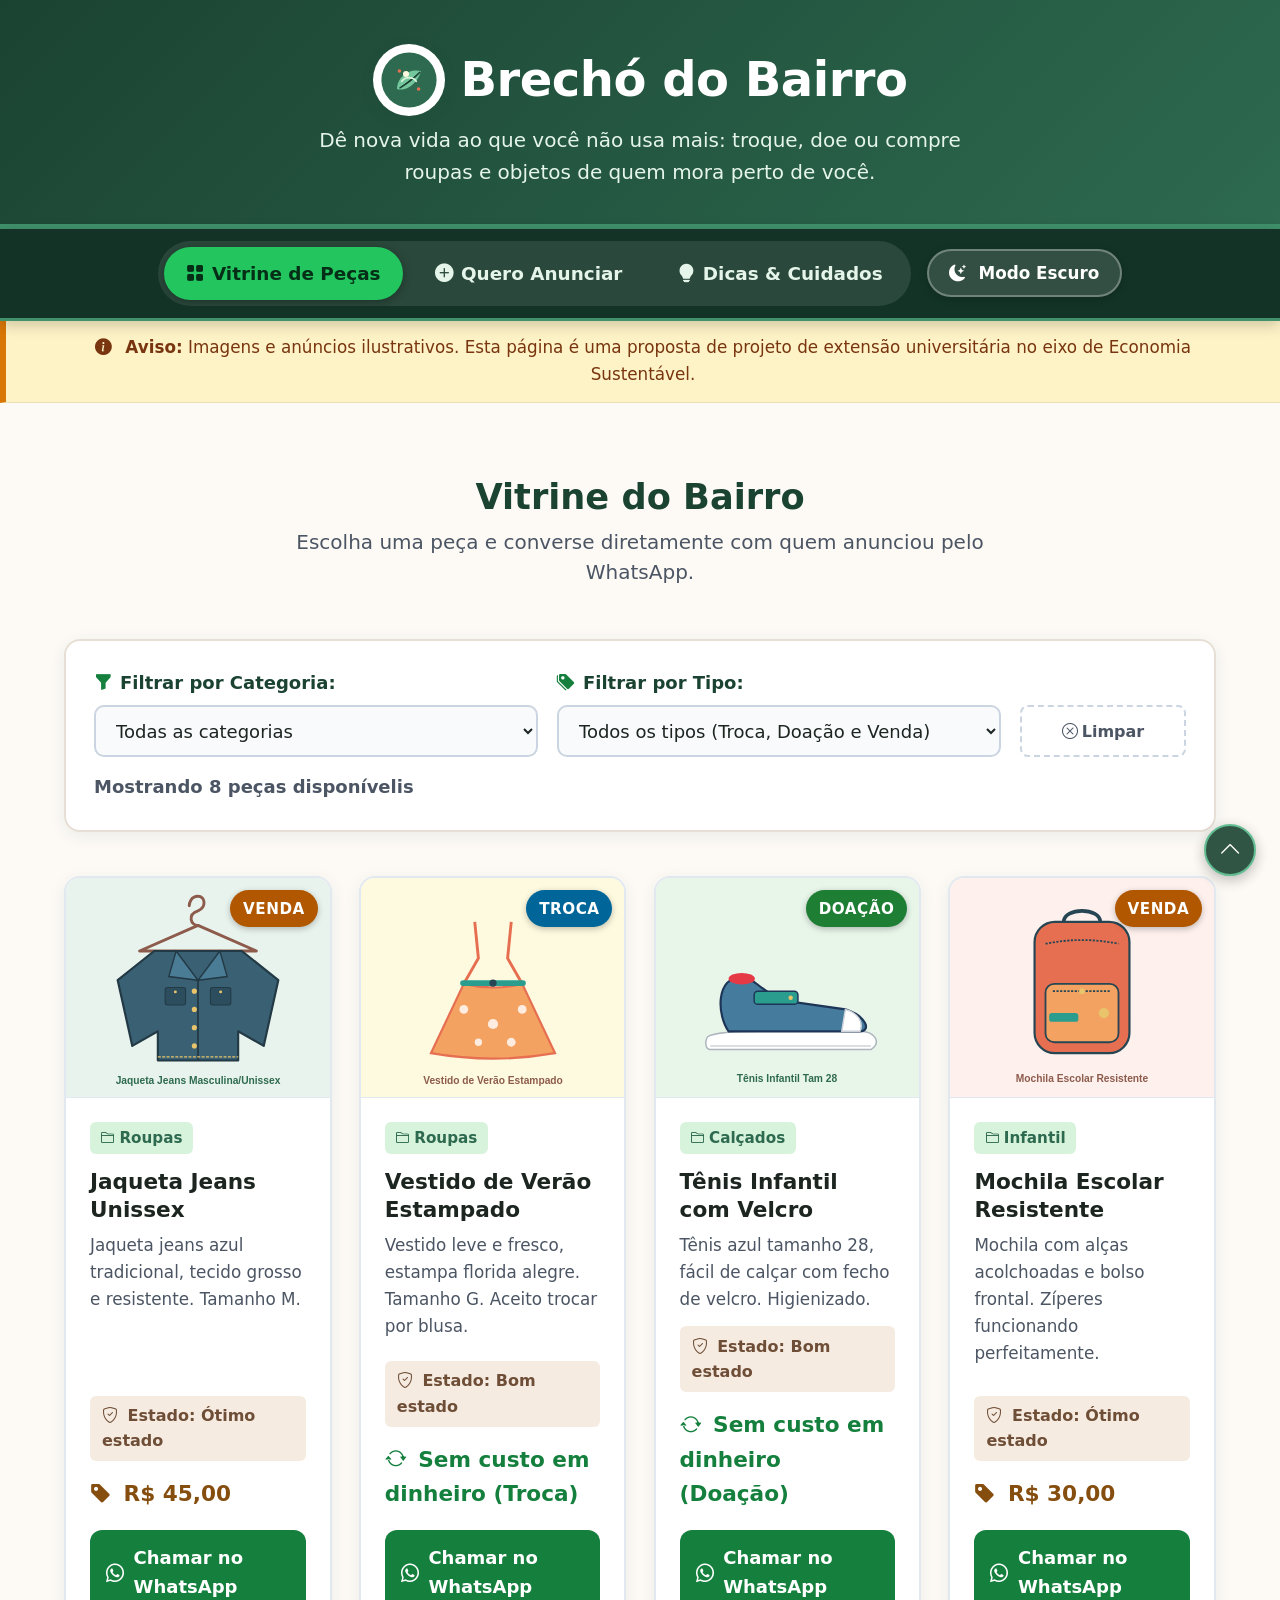
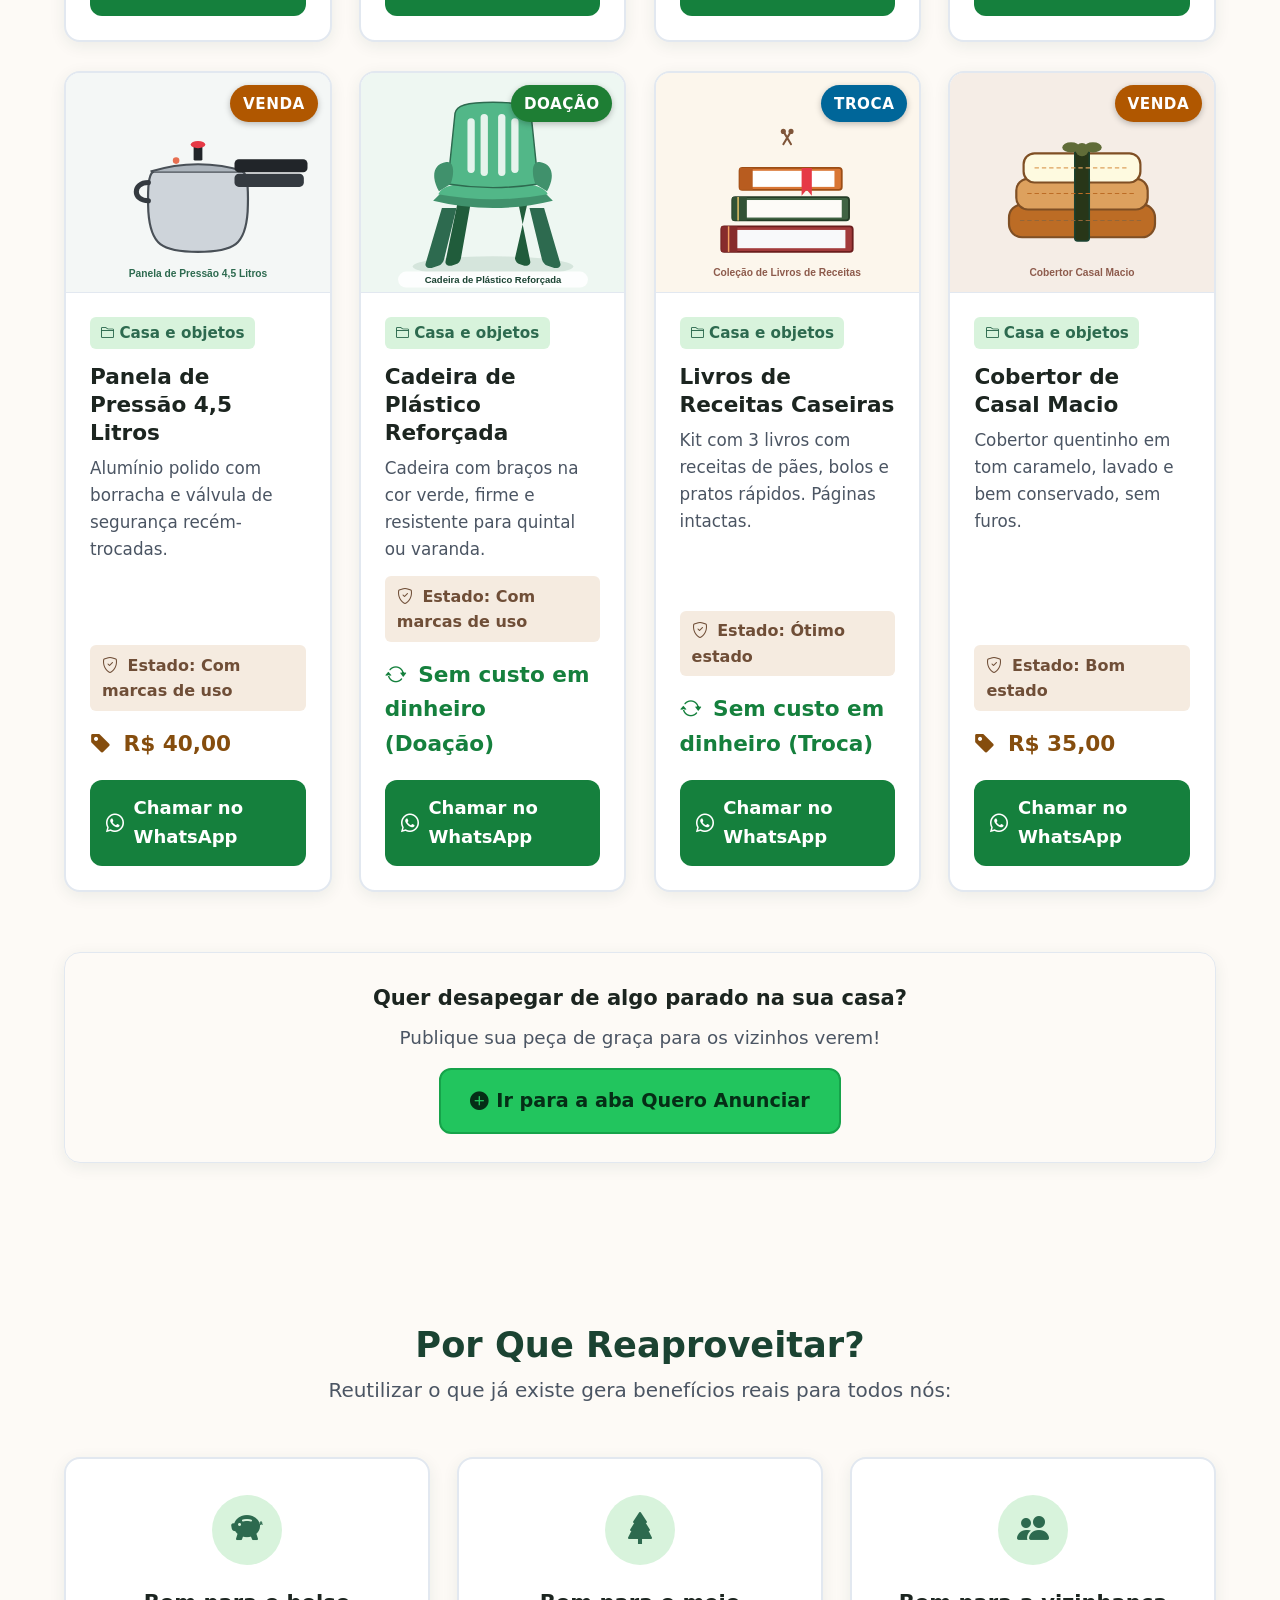
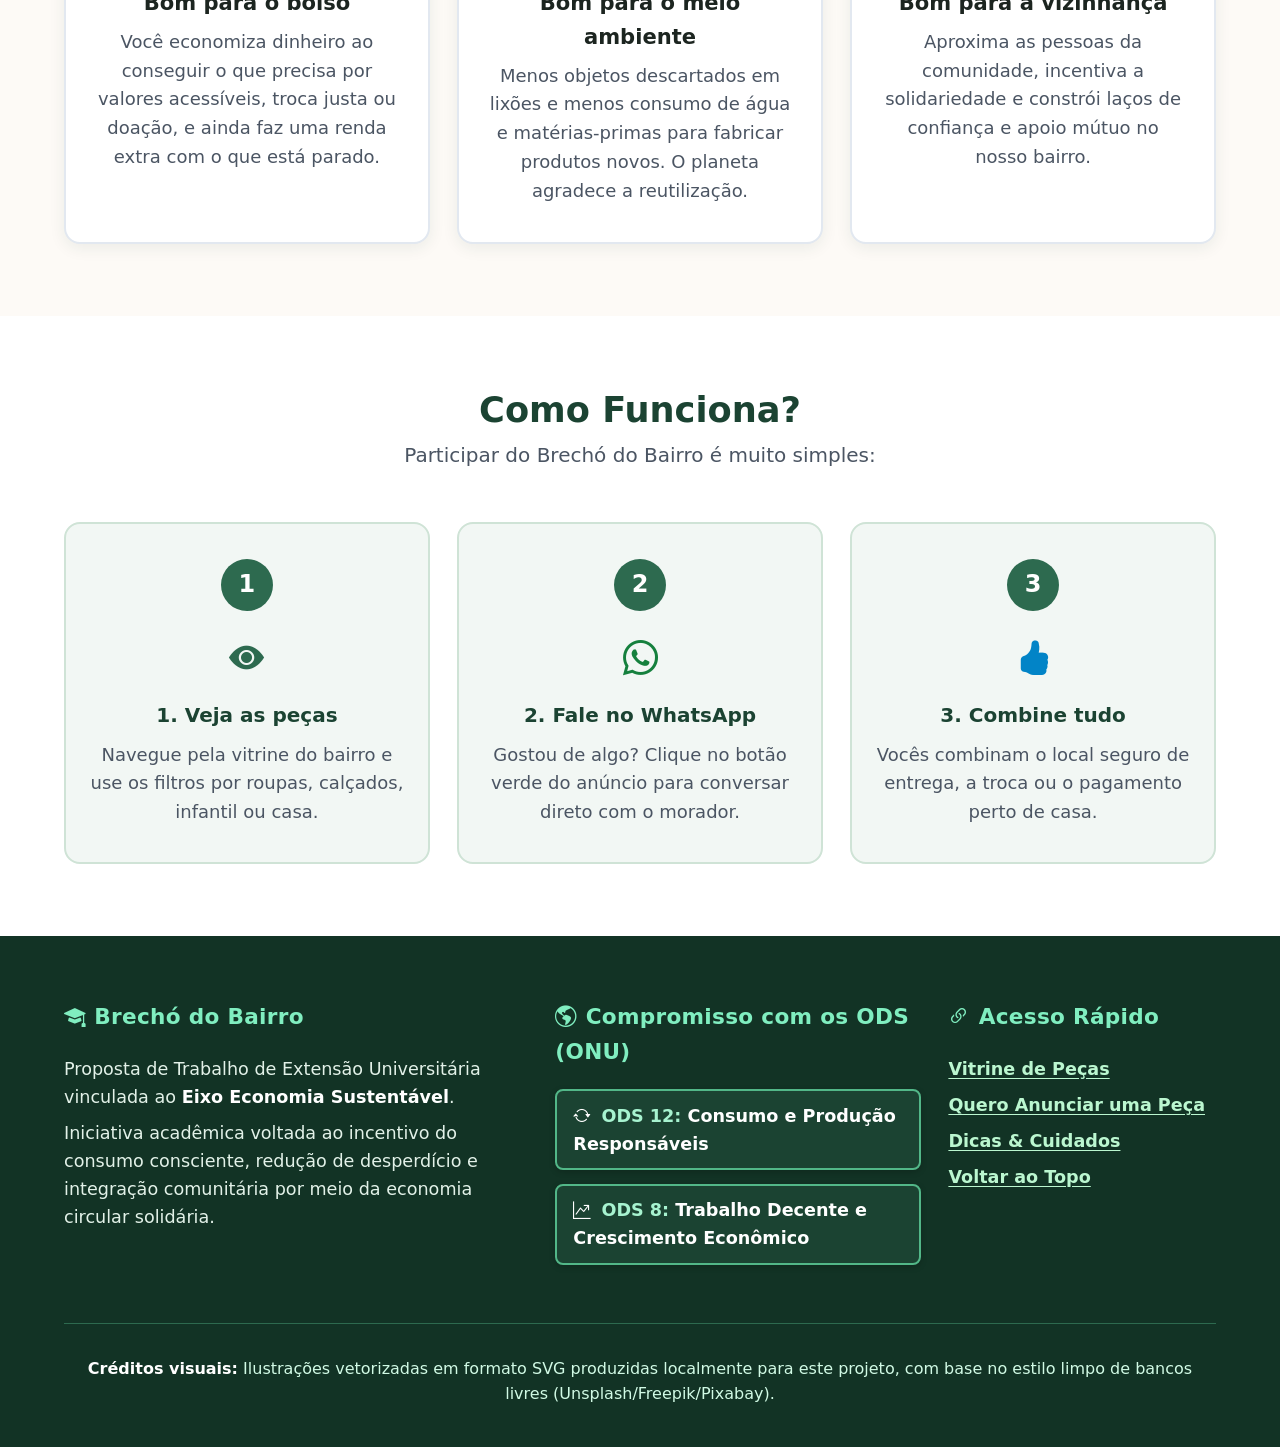
==== commit 8460ef46: "Adiciona modo claro e escuro" ====
--- a/index.html
+++ b/index.html
@@ -14,7 +14,7 @@
   <link rel="stylesheet" href="https://cdn.jsdelivr.net/npm/bootstrap-icons@1.11.3/font/bootstrap-icons.min.css">
 
   <!-- Estilos da pagina -->
-  <link rel="stylesheet" href="css/style.css" />
+  <link rel="stylesheet" href="css/style.css?v=2" />
 
   <!-- Aplica o tema salvo antes de carregar a tela -->
   <script>
@@ -49,7 +49,7 @@
 
   <!-- Menu de abas -->
   <nav class="navegacao-abas" aria-label="Navegação entre as abas do Brechó do Bairro">
-    <div class="container d-flex justify-content-between align-items-center flex-wrap gap-2">
+    <div class="container d-flex justify-content-center align-items-center flex-wrap gap-3">
       <div class="grupo-abas">
         <a href="index.html" class="item-aba aba-ativa" aria-current="page">
           <i class="bi bi-grid-fill me-2" aria-hidden="true"></i>
--- a/css/style.css
+++ b/css/style.css
@@ -575,36 +575,43 @@
 
 /* Botao de alternar modo claro e escuro */
 .btn-trocar-tema {
+  appearance: none;
+  -webkit-appearance: none;
   display: inline-flex;
   align-items: center;
   justify-content: center;
   gap: 0.5rem;
-  background-color: rgba(255, 255, 255, 0.14);
-  color: #ffffff;
-  border: 1px solid rgba(255, 255, 255, 0.3);
-  padding: 0.55rem 1.15rem;
-  border-radius: 50rem;
+  background-color: rgba(255, 255, 255, 0.14) !important;
+  color: #ffffff !important;
+  border: 2px solid rgba(255, 255, 255, 0.3) !important;
+  padding: 0.65rem 1.3rem !important;
+  border-radius: 50rem !important;
   font-family: inherit;
-  font-size: 1rem;
+  font-size: 1.05rem !important;
   font-weight: 700;
   cursor: pointer;
   transition: all 0.2s ease;
-  min-height: 46px;
+  min-height: 48px;
   white-space: nowrap;
-}
+  box-shadow: 0 2px 8px rgba(0, 0, 0, 0.15);
+}
+
 .btn-trocar-tema:hover {
-  background-color: rgba(255, 255, 255, 0.25);
-  color: #ffffff;
-  transform: translateY(-1px);
-}
+  background-color: rgba(255, 255, 255, 0.25) !important;
+  color: #ffffff !important;
+  transform: translateY(-2px);
+  box-shadow: 0 4px 12px rgba(0, 0, 0, 0.25);
+}
+
 [data-tema="escuro"] .btn-trocar-tema {
-  background-color: #1c2b23;
-  color: #fef08a;
-  border-color: #40916c;
-}
+  background-color: #1e3327 !important;
+  color: #fef08a !important;
+  border-color: #52b788 !important;
+}
+
 [data-tema="escuro"] .btn-trocar-tema:hover {
-  background-color: #273b30;
-  color: #ffffff;
+  background-color: #284434 !important;
+  color: #ffffff !important;
 }
 
 /* Botao principal do brecho */
